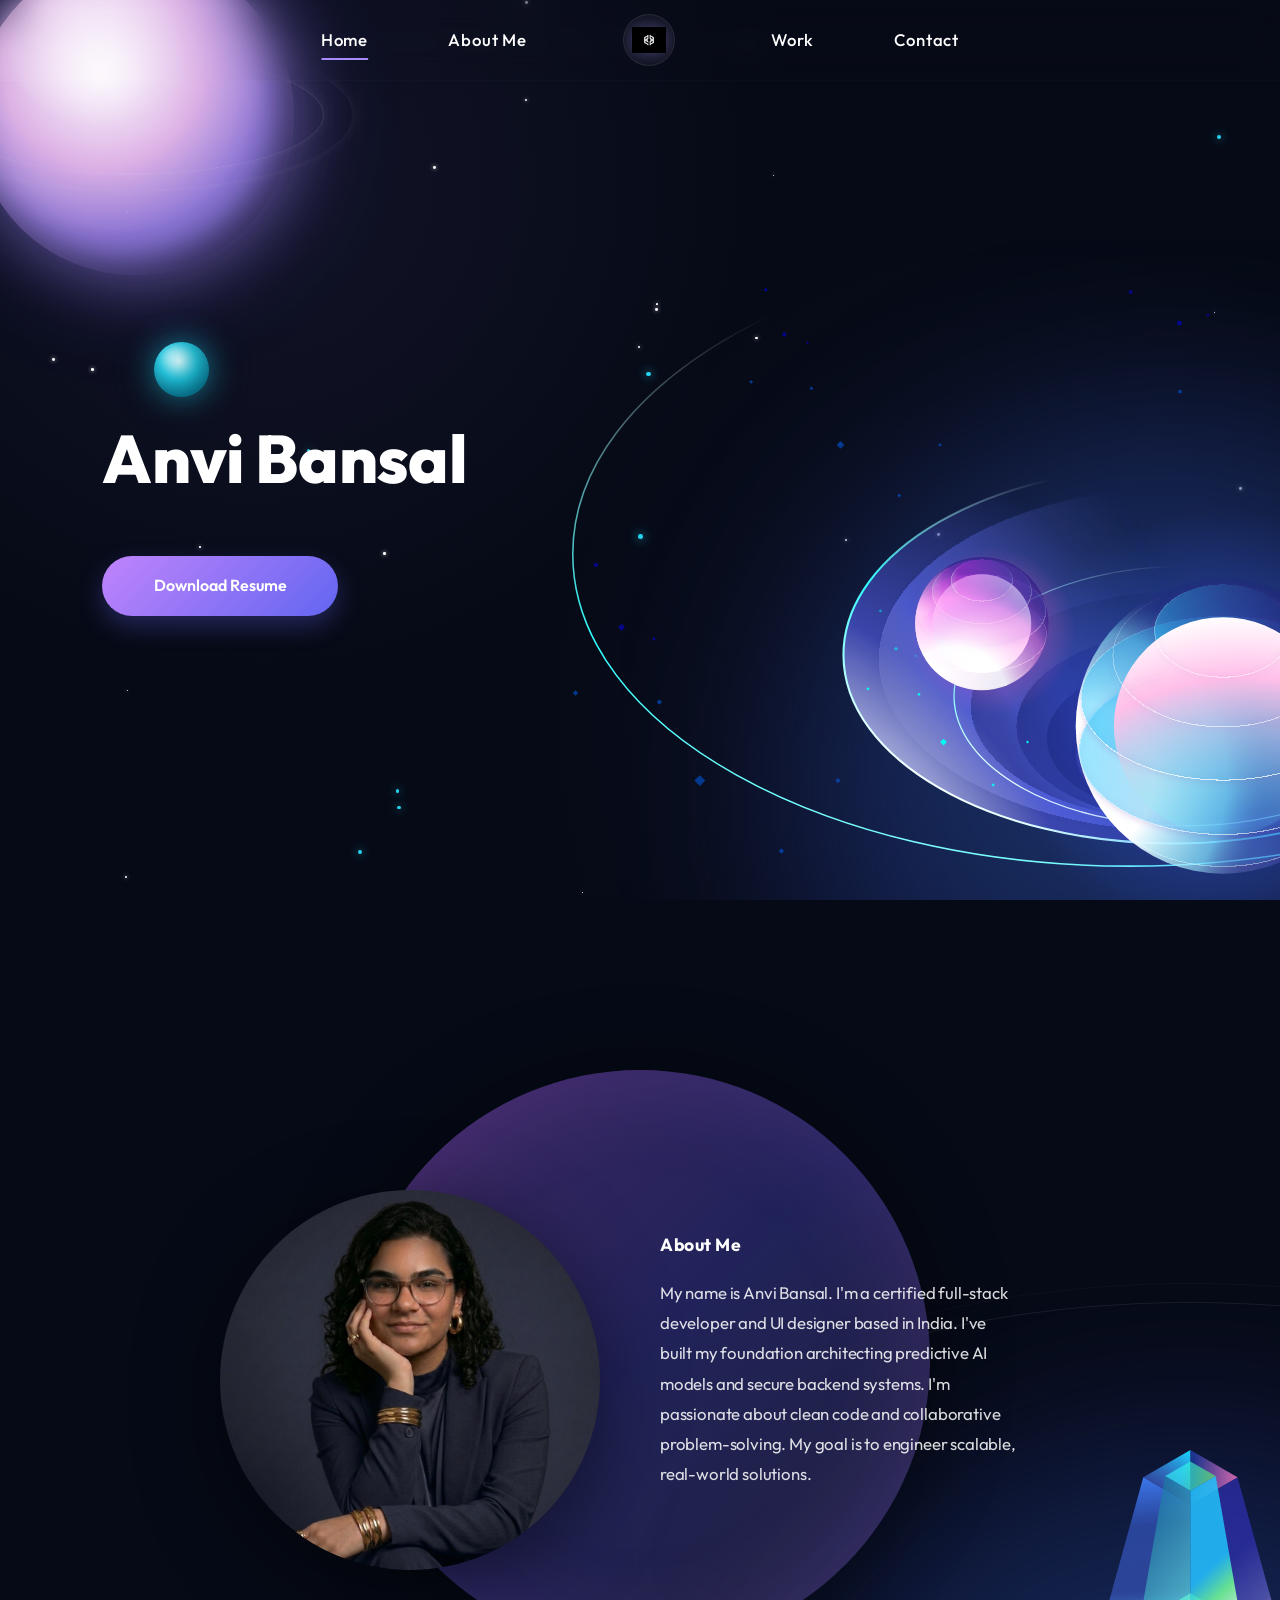
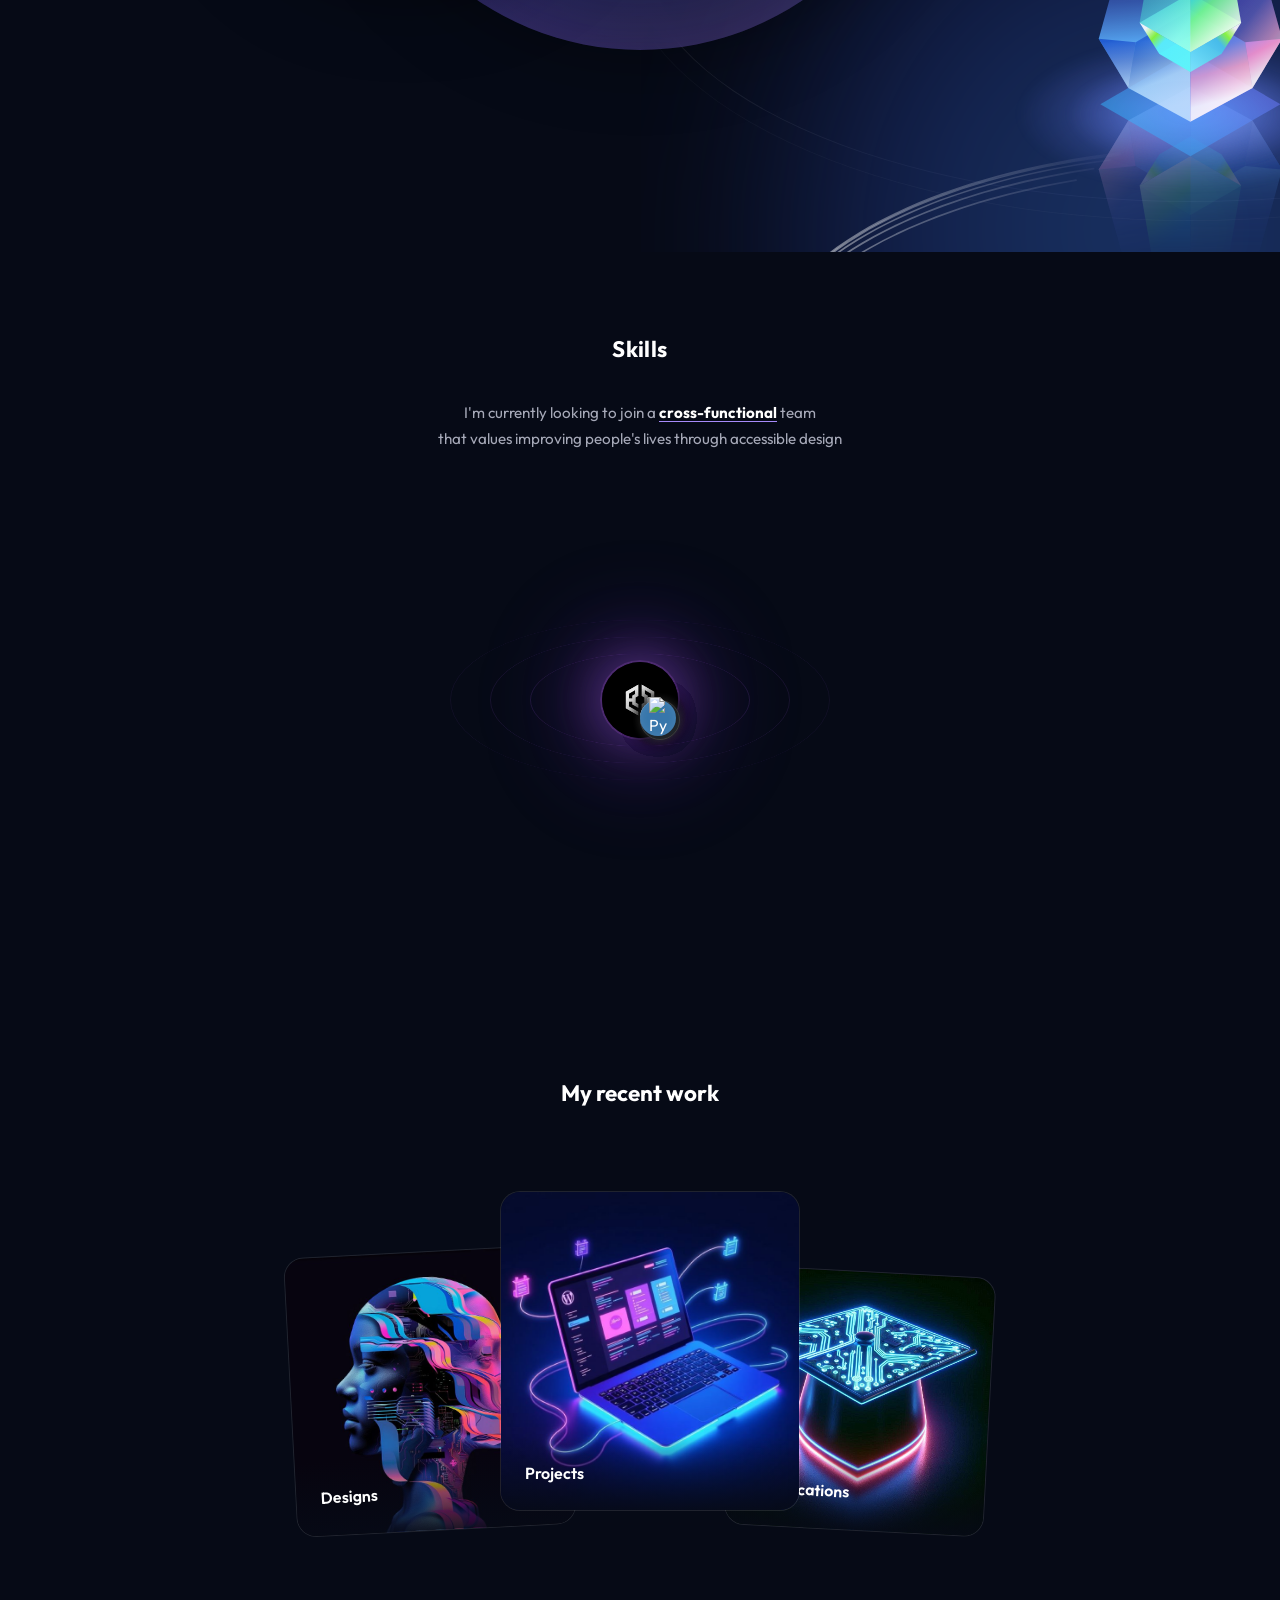
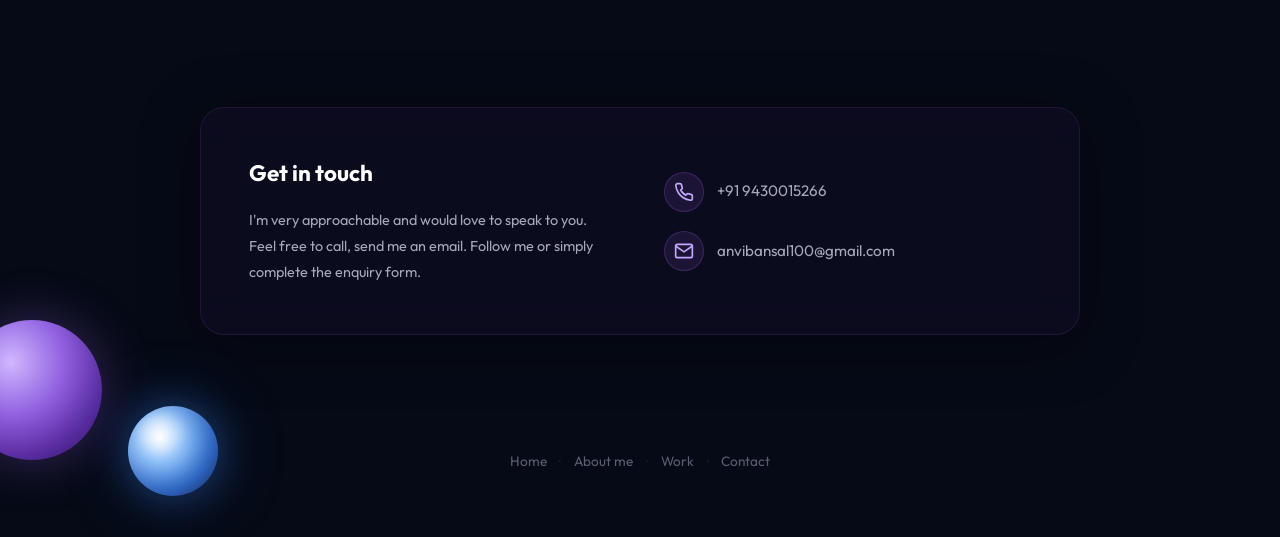
==== index.html @ 4fe77de9 "first" ====
<!DOCTYPE html>
<html lang="en">

<head>
    <meta charset="UTF-8">
    <meta name="viewport" content="width=device-width, initial-scale=1.0">
    <meta name="description"
        content="Sourasith Phomhome — Creative UI Designer & Instructor based in Montreal. Portfolio showcasing modern web and mobile UI designs.">
    <title>Sourasith Phomhome | Creative UI Designer</title>
    <link rel="preconnect" href="https://fonts.googleapis.com">
    <link rel="preconnect" href="https://fonts.gstatic.com" crossorigin>
    <link href="https://fonts.googleapis.com/css2?family=Outfit:wght@300;400;500;600;700;800;900&display=swap"
        rel="stylesheet">
    <link rel="stylesheet" href="style.css">
</head>

<body>
    <!-- ===== NAVIGATION ===== -->
    <header class="header" id="header">
        <nav class="nav">
            <div class="nav__left">
                <a href="#home" class="nav__link" id="nav-home">Home</a>
                <a href="#about" class="nav__link" id="nav-about">About me</a>
            </div>
            <a href="#home" class="nav__logo" id="nav-logo">
                <img src="assets/logo.png" alt="S Logo" class="nav__logo-img">
            </a>
            <div class="nav__right">
                <a href="#work" class="nav__link" id="nav-work">Work</a>
                <a href="#contact" class="nav__link" id="nav-contact">Contact</a>
            </div>
        </nav>
    </header>

    <!-- ===== HERO SECTION ===== -->
    <section class="hero" id="home">
        <!-- Star sparkles -->
        <div class="hero__stars" id="hero-stars"></div>

        <!-- Large glassmorphic planet — top left -->
        <div class="hero-planet hero-planet--large" id="planet-hero-large">
            <div class="hero-planet__sphere"></div>
            <div class="hero-planet__ring"></div>
            <div class="hero-planet__ring hero-planet__ring--2"></div>
        </div>

        <!-- Small cyan planet near the large one -->
        <div class="hero-planet hero-planet--small-cyan" id="planet-hero-cyan">
            <div class="hero-planet__sphere"></div>
        </div>

        <!-- Large elliptical orbit system — bottom right -->
        <div class="hero-orbit" id="hero-orbit">
            <svg width="724" height="1235" viewBox="0 0 724 1235" fill="none" xmlns="http://www.w3.org/2000/svg">
                <animateTransform attributeName="transform" type="translate" values="0,0; 0,-15; 0,0" dur="12s"
                    repeatCount="indefinite" />
                <g filter="url(#filter0_f_1_130)">
                    <circle cx="614" cy="669" r="404" fill="url(#paint0_radial_1_130)" fill-opacity="0.6" />
                </g>
                <path
                    d="M557.677 105.284C711.567 105.284 850.85 140.276 951.633 196.811C1052.44 253.359 1114.58 331.359 1114.58 417.338C1114.58 503.317 1052.44 581.316 951.633 637.864C850.85 694.399 711.567 729.391 557.677 729.391C403.786 729.391 264.503 694.399 163.72 637.864C62.9117 581.316 0.776514 503.317 0.776367 417.338C0.776367 331.359 62.9116 253.359 163.72 196.811C264.503 140.276 403.787 105.284 557.677 105.284Z"
                    stroke="url(#paint1_linear_1_130)" stroke-width="1.55273" />
                <path
                    d="M600.459 329.565C691.441 329.565 773.759 350.754 833.296 384.96C892.861 419.182 929.434 466.304 929.435 518.132C929.435 569.96 892.861 617.082 833.296 651.304C773.759 685.51 691.441 706.7 600.459 706.7C509.477 706.7 427.158 685.51 367.621 651.304C308.056 617.082 271.482 569.96 271.482 518.132C271.483 466.304 308.056 419.182 367.621 384.96C427.158 350.754 509.477 329.565 600.459 329.565Z"
                    fill="url(#paint2_radial_1_130)" stroke="url(#paint3_linear_1_130)" stroke-width="2.07031" />
                <ellipse cx="614.074" cy="589.535" rx="169.707" ry="95.1973" fill="url(#paint4_radial_1_130)"
                    fill-opacity="0.6" />
                <g filter="url(#filter1_d_1_130)">
                    <path
                        d="M614.072 453.617C732.916 453.617 829.258 505.354 829.258 569.175C829.258 632.996 732.916 684.734 614.072 684.734C495.228 684.734 398.885 632.996 398.885 569.175C398.886 505.354 495.228 453.617 614.072 453.617ZM614.073 494.338C520.346 494.338 444.366 536.959 444.366 589.535C444.366 642.111 520.346 684.733 614.073 684.733C707.799 684.732 783.779 642.111 783.779 589.535C783.779 536.959 707.799 494.338 614.073 494.338Z"
                        fill="url(#paint5_radial_1_130)" fill-opacity="0.6" shape-rendering="crispEdges" />
                </g>
                <g filter="url(#filter2_d_1_130)">
                    <path
                        d="M614.073 350.193C783.83 350.194 921.444 427.389 921.444 522.614C921.444 617.84 783.83 695.035 614.073 695.035C444.317 695.035 306.701 617.84 306.701 522.614C306.701 427.389 444.317 350.193 614.073 350.193ZM614.072 453.616C495.228 453.616 398.886 505.353 398.886 569.174C398.886 632.995 495.228 684.733 614.072 684.733C732.916 684.732 829.259 632.995 829.259 569.174C829.259 505.353 732.916 453.616 614.072 453.616Z"
                        fill="url(#paint6_radial_1_130)" shape-rendering="crispEdges" />
                </g>
                <path
                    d="M614.072 523.996C690.909 523.996 753.198 558.937 753.198 602.039C753.198 644.857 691.727 679.619 615.588 680.075C675.61 679.62 724.017 652.186 724.017 618.409C724.017 584.348 674.794 556.736 614.074 556.736C553.354 556.736 504.131 584.348 504.131 618.409C504.131 652.186 552.537 679.62 612.559 680.075C536.419 679.619 474.948 644.857 474.947 602.039C474.947 558.937 537.236 523.996 614.072 523.996Z"
                    fill="url(#paint7_radial_1_130)" />
                <path
                    d="M614.074 429.327C678.242 429.327 736.304 443.92 778.3 467.478C820.317 491.047 846.125 523.507 846.125 559.214C846.125 594.921 820.317 627.381 778.3 650.95C736.304 674.509 678.242 689.1 614.074 689.1C549.906 689.1 491.845 674.508 449.848 650.95C407.831 627.381 382.022 594.921 382.022 559.214C382.022 523.507 407.831 491.047 449.848 467.478C491.845 443.92 549.906 429.327 614.074 429.327Z"
                    stroke="url(#paint8_linear_1_130)" stroke-width="1.29394" />
                <rect width="2.31088" height="2.31088"
                    transform="matrix(0.707082 0.707131 -0.707082 0.707131 346.954 555.942)" fill="#00FFF0" />
                <rect x="371.523" y="602.022" width="4.67319" height="4.67319" transform="rotate(45 371.523 602.022)"
                    fill="#00FFF0" />
                <rect width="2.1717" height="2.1717"
                    transform="matrix(-0.707107 -0.707107 -0.707107 0.707107 457.041 605.327)" fill="#00FFF0" />
                <rect x="421.147" y="646.499" width="2.31088" height="2.31088" transform="rotate(45 421.147 646.499)"
                    fill="#00FFF0" />
                <rect width="2.31088" height="2.31088"
                    transform="matrix(0.707131 0.707082 -0.707131 0.707082 295.995 550.46)" fill="#00FFF0" />
                <rect width="2.31088" height="2.31088"
                    transform="matrix(0.707131 0.707082 -0.707131 0.707082 308.34 472.576)" fill="#00FFF0"
                    fill-opacity="0.5" />
                <rect x="343.683" y="518.04" width="1.61507" height="1.61507" transform="rotate(45 343.683 518.04)"
                    fill="#00FFF0" fill-opacity="0.5" />
                <rect x="323.981" y="509.964" width="3.0132" height="3.0132" transform="rotate(45 323.981 509.964)"
                    fill="#00FFF0" fill-opacity="0.5" />
                <circle cx="651.02" cy="589.583" r="147.322" fill="url(#paint9_radial_1_130)" fill-opacity="0.5" />
                <circle cx="651.022" cy="589.535" r="218.22" fill="url(#paint10_radial_1_130)" fill-opacity="0.6" />
                <g filter="url(#filter3_d_1_130)">
                    <ellipse cx="651.021" cy="657.418" rx="116.124" ry="72.7485" fill="url(#paint11_linear_1_130)"
                        fill-opacity="0.5" shape-rendering="crispEdges" />
                    <path
                        d="M651.021 585.187C683.006 585.187 711.939 593.31 732.858 606.416C753.785 619.526 766.628 637.572 766.628 657.419C766.628 677.265 753.785 695.311 732.858 708.421C711.939 721.526 683.006 729.649 651.021 729.649C619.037 729.649 590.104 721.526 569.185 708.421C548.258 695.311 535.415 677.265 535.415 657.419C535.415 637.572 548.258 619.526 569.185 606.416C590.104 593.31 619.037 585.187 651.021 585.187Z"
                        stroke="url(#paint12_linear_1_130)" stroke-opacity="0.6" stroke-width="1.03515"
                        shape-rendering="crispEdges" />
                </g>
                <circle cx="651.02" cy="589.584" r="147.322" fill="url(#paint13_radial_1_130)" />
                <g filter="url(#filter4_d_1_130)">
                    <ellipse cx="651.021" cy="613.942" rx="144.032" ry="84.2613" fill="url(#paint14_linear_1_130)"
                        fill-opacity="0.5" shape-rendering="crispEdges" />
                </g>
                <g filter="url(#filter5_d_1_130)">
                    <ellipse cx="651.021" cy="561.629" rx="142.567" ry="82.3127" fill="url(#paint15_linear_1_130)"
                        fill-opacity="0.5" shape-rendering="crispEdges" />
                    <path
                        d="M651.021 479.834C690.315 479.834 725.865 489.031 751.572 503.873C777.293 518.724 793.07 539.162 793.07 561.629C793.07 584.096 777.293 604.535 751.572 619.385C725.865 634.228 690.315 643.424 651.021 643.424C611.726 643.424 576.177 634.228 550.47 619.385C524.748 604.535 508.972 584.096 508.972 561.629C508.972 539.162 524.749 518.724 550.47 503.873C576.177 489.031 611.726 479.834 651.021 479.834Z"
                        stroke="url(#paint16_linear_1_130)" stroke-opacity="0.6" stroke-width="1.03515"
                        shape-rendering="crispEdges" />
                </g>
                <g filter="url(#filter6_d_1_130)">
                    <ellipse cx="651.022" cy="494.287" rx="68.8574" ry="46.6703" fill="url(#paint17_linear_1_130)"
                        fill-opacity="0.5" shape-rendering="crispEdges" />
                </g>
                <circle cx="651.02" cy="589.583" r="109.124" fill="url(#paint18_radial_1_130)" />
                <g filter="url(#filter7_d_1_130)">
                    <path
                        d="M651.02 448.134C681.484 448.134 709.04 456.117 728.964 468.996C748.893 481.878 761.129 499.612 761.129 519.124C761.129 538.635 748.893 556.37 728.964 569.252C709.04 582.13 681.484 590.113 651.02 590.113C620.555 590.113 592.998 582.13 573.074 569.252C553.145 556.37 540.909 538.635 540.909 519.124C540.909 499.612 553.145 481.878 573.074 468.996C592.998 456.117 620.555 448.134 651.02 448.134Z"
                        stroke="url(#paint19_linear_1_130)" stroke-opacity="0.6" stroke-width="1.03515"
                        shape-rendering="crispEdges" />
                </g>
                <g filter="url(#filter8_d_1_130)">
                    <path
                        d="M651.021 479.834C690.315 479.834 725.865 489.031 751.572 503.873C777.293 518.724 793.07 539.162 793.07 561.629C793.07 584.096 777.293 604.535 751.572 619.385C725.865 634.228 690.315 643.424 651.021 643.424C611.726 643.424 576.177 634.228 550.47 619.385C524.748 604.535 508.972 584.096 508.972 561.629C508.972 539.162 524.749 518.724 550.47 503.873C576.177 489.031 611.726 479.834 651.021 479.834Z"
                        stroke="url(#paint20_linear_1_130)" stroke-opacity="0.6" stroke-width="1.03515"
                        shape-rendering="crispEdges" />
                </g>
                <g filter="url(#filter9_d_1_130)">
                    <path
                        d="M651.021 530.198C690.719 530.198 726.633 539.613 752.605 554.807C778.59 570.008 794.535 590.934 794.535 613.943C794.535 636.951 778.59 657.876 752.605 673.077C726.633 688.271 690.719 697.686 651.021 697.686C611.324 697.686 575.409 688.272 549.437 673.077C523.452 657.876 507.507 636.951 507.507 613.943C507.507 590.934 523.452 570.008 549.437 554.807C575.409 539.613 611.324 530.198 651.021 530.198Z"
                        stroke="url(#paint21_linear_1_130)" stroke-opacity="0.6" stroke-width="1.03515"
                        shape-rendering="crispEdges" />
                </g>
                <g filter="url(#filter10_d_1_130)">
                    <path
                        d="M651.022 448.134C669.947 448.134 687.058 453.334 699.422 461.714C711.789 470.097 719.362 481.622 719.362 494.287C719.362 506.951 711.789 518.478 699.422 526.86C687.058 535.24 669.947 540.44 651.022 540.44C632.098 540.44 614.987 535.24 602.623 526.86C590.256 518.478 582.683 506.951 582.683 494.287C582.683 481.622 590.256 470.097 602.623 461.714C614.987 453.334 632.098 448.134 651.022 448.134Z"
                        stroke="url(#paint22_linear_1_130)" stroke-opacity="0.6" stroke-width="1.03515"
                        shape-rendering="crispEdges" />
                </g>
                <circle cx="420.092" cy="494.339" r="83.6074" fill="url(#paint23_radial_1_130)" fill-opacity="0.6" />
                <g filter="url(#filter11_d_1_130)">
                    <ellipse cx="409.812" cy="517.548" rx="52.5358" ry="32.9122" fill="url(#paint24_linear_1_130)"
                        fill-opacity="0.5" shape-rendering="crispEdges" />
                    <path
                        d="M409.812 485.154C424.238 485.154 437.273 488.818 446.686 494.714C456.105 500.615 461.83 508.702 461.83 517.548C461.83 526.394 456.105 534.481 446.686 540.382C437.273 546.279 424.238 549.943 409.812 549.943C395.387 549.943 382.351 546.279 372.938 540.382C363.519 534.481 357.794 526.394 357.794 517.548C357.794 508.702 363.519 500.615 372.938 494.714C382.351 488.817 395.387 485.154 409.812 485.154Z"
                        stroke="url(#paint25_linear_1_130)" stroke-opacity="0.6" stroke-width="1.03515"
                        shape-rendering="crispEdges" />
                </g>
                <circle cx="409.813" cy="486.859" r="66.65" fill="url(#paint26_radial_1_130)" />
                <g filter="url(#filter12_d_1_130)">
                    <ellipse cx="409.812" cy="497.878" rx="65.1615" ry="38.1208" fill="url(#paint27_linear_1_130)"
                        fill-opacity="0.5" shape-rendering="crispEdges" />
                    <path
                        d="M409.812 460.275C427.73 460.275 443.928 464.526 455.627 471.37C467.339 478.222 474.457 487.612 474.457 497.879C474.456 508.146 467.339 517.536 455.627 524.388C443.928 531.232 427.73 535.481 409.812 535.481C391.894 535.481 375.697 531.232 363.998 524.388C352.286 517.536 345.169 508.146 345.168 497.879C345.168 487.612 352.286 478.222 363.998 471.37C375.697 464.526 391.894 460.275 409.812 460.275Z"
                        stroke="url(#paint28_linear_1_130)" stroke-opacity="0.6" stroke-width="1.03515"
                        shape-rendering="crispEdges" />
                </g>
                <circle cx="409.814" cy="486.859" r="49.369" fill="url(#paint29_radial_1_130)" />
                <circle cx="409.814" cy="486.859" r="49.369" fill="url(#paint30_radial_1_130)" />
                <g filter="url(#filter13_d_1_130)">
                    <ellipse cx="409.815" cy="474.212" rx="64.4987" ry="37.2392" fill="url(#paint31_linear_1_130)"
                        fill-opacity="0.5" shape-rendering="crispEdges" />
                    <path
                        d="M409.815 437.491C427.551 437.491 443.584 441.643 455.164 448.329C466.757 455.023 473.795 464.192 473.795 474.213C473.795 484.233 466.757 493.403 455.164 500.096C443.584 506.782 427.551 510.934 409.815 510.934C392.079 510.934 376.046 506.782 364.466 500.096C352.873 493.403 345.834 484.233 345.833 474.213C345.833 464.192 352.873 455.023 364.466 448.329C376.046 441.643 392.078 437.491 409.815 437.491Z"
                        stroke="url(#paint32_linear_1_130)" stroke-opacity="0.6" stroke-width="1.03515"
                        shape-rendering="crispEdges" />
                </g>
                <g filter="url(#filter14_d_1_130)">
                    <ellipse cx="409.812" cy="454.983" rx="50.0491" ry="32.3504" fill="url(#paint33_linear_1_130)"
                        fill-opacity="0.5" shape-rendering="crispEdges" />
                    <path
                        d="M409.812 423.15C423.547 423.15 435.959 426.75 444.921 432.542C453.888 438.338 459.344 446.284 459.344 454.983C459.344 463.682 453.888 471.627 444.921 477.423C435.959 483.216 423.547 486.816 409.812 486.816C396.076 486.816 383.665 483.216 374.703 477.423C365.736 471.627 360.28 463.682 360.28 454.983C360.28 446.284 365.736 438.338 374.703 432.542C383.665 426.75 396.076 423.15 409.812 423.15Z"
                        stroke="url(#paint34_linear_1_130)" stroke-opacity="0.6" stroke-width="1.03515"
                        shape-rendering="crispEdges" />
                </g>
                <g filter="url(#filter15_d_1_130)">
                    <ellipse cx="409.814" cy="443.746" rx="31.1518" ry="21.1141" fill="url(#paint35_linear_1_130)"
                        fill-opacity="0.5" shape-rendering="crispEdges" />
                    <path
                        d="M409.813 423.15C418.326 423.15 426.01 425.489 431.551 429.245C437.095 433.002 440.448 438.139 440.448 443.747C440.448 449.354 437.094 454.49 431.551 458.248C426.01 462.003 418.326 464.343 409.813 464.343C401.301 464.343 393.618 462.003 388.077 458.248C382.533 454.49 379.18 449.354 379.18 443.747C379.18 438.139 382.533 433.002 388.077 429.245C393.618 425.489 401.301 423.15 409.813 423.15Z"
                        stroke="url(#paint36_linear_1_130)" stroke-opacity="0.6" stroke-width="1.03515"
                        shape-rendering="crispEdges" />
                </g>
                <circle cx="409.813" cy="486.859" r="66.65" fill="url(#paint37_radial_1_130)" fill-opacity="0.9" />
                <rect x="239.439" y="249.723" width="2.73802" height="2.73802" transform="rotate(45 239.439 249.723)"
                    fill="#0066FF" fill-opacity="0.5" />
                <rect x="268.51" y="304.25" width="5.52977" height="5.52977" transform="rotate(45 268.51 304.25)"
                    fill="#0066FF" fill-opacity="0.5" />
                <rect width="2.57312" height="2.57312"
                    transform="matrix(-0.707129 -0.707085 -0.707129 0.707085 369.703 308.161)" fill="#0066FF"
                    fill-opacity="0.5" />
                <rect x="327.231" y="356.879" width="2.73802" height="2.73802" transform="rotate(45 327.231 356.879)"
                    fill="#0066FF" fill-opacity="0.5" />
                <rect x="179.138" y="243.235" width="2.73802" height="2.73802" transform="rotate(45 179.138 243.235)"
                    fill="#0066FF" fill-opacity="0.5" />
                <rect x="193.746" y="151.075" width="2.73802" height="2.73802" transform="rotate(45 193.746 151.075)"
                    fill="#0500FF" fill-opacity="0.5" />
                <rect width="1.9111" height="1.9111"
                    transform="matrix(0.707077 0.707136 -0.707077 0.707136 235.566 204.874)" fill="#0500FF"
                    fill-opacity="0.5" />
                <rect x="212.256" y="195.317" width="3.56551" height="3.56551" transform="rotate(45 212.256 195.317)"
                    fill="#0500FF" fill-opacity="0.5" />
                <rect x="87.3882" y="562.598" width="3.80692" height="3.80692" transform="rotate(45 87.3882 562.598)"
                    fill="#0066FF" fill-opacity="0.5" />
                <rect width="7.68854" height="7.68854"
                    transform="matrix(0.707114 0.707099 -0.707114 0.707099 127.807 638.411)" fill="#0066FF"
                    fill-opacity="0.5" />
                <rect width="3.57764" height="3.57764"
                    transform="matrix(-0.707107 -0.707107 -0.707107 0.707107 268.506 643.848)" fill="#0066FF"
                    fill-opacity="0.5" />
                <rect width="3.80692" height="3.80692"
                    transform="matrix(0.707122 0.707092 -0.707122 0.707092 209.453 711.587)" fill="#0066FF"
                    fill-opacity="0.5" />
                <rect width="3.80692" height="3.80692"
                    transform="matrix(0.707122 0.707092 -0.707122 0.707092 3.54492 553.578)" fill="#0066FF"
                    fill-opacity="0.5" />
                <rect x="23.856" y="425.439" width="3.80692" height="3.80692" transform="rotate(45 23.856 425.439)"
                    fill="#0500FF" fill-opacity="0.5" />
                <rect x="82.0044" y="500.241" width="2.66065" height="2.66065" transform="rotate(45 82.0044 500.241)"
                    fill="#0500FF" fill-opacity="0.5" />
                <rect width="4.95745" height="4.95745"
                    transform="matrix(0.707118 0.707095 -0.707118 0.707095 49.5918 486.954)" fill="#0500FF"
                    fill-opacity="0.5" />
                <rect x="606.5" y="253.076" width="3.25833" height="3.25833" transform="rotate(9.69009 606.5 253.076)"
                    fill="#0066FF" fill-opacity="0.5" />
                <rect x="557.293" y="153.533" width="3.25833" height="3.25833"
                    transform="rotate(9.69009 557.293 153.533)" fill="#0500FF" fill-opacity="0.5" />
                <rect width="2.27427" height="2.27427"
                    transform="matrix(0.985735 0.168305 -0.168333 0.98573 634.911 177.01)" fill="#0500FF"
                    fill-opacity="0.5" />
                <rect x="605.701" y="183.764" width="4.24306" height="4.24306"
                    transform="rotate(9.69009 605.701 183.764)" fill="#0500FF" fill-opacity="0.5" />
                <defs>
                    <filter id="filter0_f_1_130" x="48.4" y="103.4" width="1131.2" height="1131.2"
                        filterUnits="userSpaceOnUse" color-interpolation-filters="sRGB">
                        <feFlood flood-opacity="0" result="BackgroundImageFix" />
                        <feBlend mode="normal" in="SourceGraphic" in2="BackgroundImageFix" result="shape" />
                        <feGaussianBlur stdDeviation="80.8" result="effect1_foregroundBlur_1_130" />
                    </filter>
                    <filter id="filter1_d_1_130" x="396.297" y="445.854" width="445.9" height="246.644"
                        filterUnits="userSpaceOnUse" color-interpolation-filters="sRGB">
                        <feFlood flood-opacity="0" result="BackgroundImageFix" />
                        <feColorMatrix in="SourceAlpha" type="matrix" values="0 0 0 0 0 0 0 0 0 0 0 0 0 0 0 0 0 0 127 0"
                            result="hardAlpha" />
                        <feOffset dx="5.17577" />
                        <feGaussianBlur stdDeviation="3.88183" />
                        <feComposite in2="hardAlpha" operator="out" />
                        <feColorMatrix type="matrix"
                            values="0 0 0 0 0.119531 0 0 0 0 0.163828 0 0 0 0 0.5625 0 0 0 0.1 0" />
                        <feBlend mode="normal" in2="BackgroundImageFix" result="effect1_dropShadow_1_130" />
                        <feBlend mode="normal" in="SourceGraphic" in2="effect1_dropShadow_1_130" result="shape" />
                    </filter>
                    <filter id="filter2_d_1_130" x="304.113" y="341.912" width="630.27" height="360.369"
                        filterUnits="userSpaceOnUse" color-interpolation-filters="sRGB">
                        <feFlood flood-opacity="0" result="BackgroundImageFix" />
                        <feColorMatrix in="SourceAlpha" type="matrix" values="0 0 0 0 0 0 0 0 0 0 0 0 0 0 0 0 0 0 127 0"
                            result="hardAlpha" />
                        <feOffset dx="5.17577" dy="-0.517577" />
                        <feGaussianBlur stdDeviation="3.88183" />
                        <feComposite in2="hardAlpha" operator="out" />
                        <feColorMatrix type="matrix"
                            values="0 0 0 0 0.119531 0 0 0 0 0.163828 0 0 0 0 0.5625 0 0 0 0.1 0" />
                        <feBlend mode="normal" in2="BackgroundImageFix" result="effect1_dropShadow_1_130" />
                        <feBlend mode="normal" in="SourceGraphic" in2="effect1_dropShadow_1_130" result="shape" />
                    </filter>
                    <filter id="filter3_d_1_130" x="528.169" y="577.941" width="247.775" height="161.024"
                        filterUnits="userSpaceOnUse" color-interpolation-filters="sRGB">
                        <feFlood flood-opacity="0" result="BackgroundImageFix" />
                        <feColorMatrix in="SourceAlpha" type="matrix" values="0 0 0 0 0 0 0 0 0 0 0 0 0 0 0 0 0 0 127 0"
                            result="hardAlpha" />
                        <feOffset dx="1.03515" dy="1.03515" />
                        <feGaussianBlur stdDeviation="3.88183" />
                        <feComposite in2="hardAlpha" operator="out" />
                        <feColorMatrix type="matrix"
                            values="0 0 0 0 0.440043 0 0 0 0 0.20092 0 0 0 0 0.679167 0 0 0 0.2 0" />
                        <feBlend mode="normal" in2="BackgroundImageFix" result="effect1_dropShadow_1_130" />
                        <feBlend mode="normal" in="SourceGraphic" in2="effect1_dropShadow_1_130" result="shape" />
                    </filter>
                    <filter id="filter4_d_1_130" x="500.261" y="522.952" width="303.591" height="184.05"
                        filterUnits="userSpaceOnUse" color-interpolation-filters="sRGB">
                        <feFlood flood-opacity="0" result="BackgroundImageFix" />
                        <feColorMatrix in="SourceAlpha" type="matrix" values="0 0 0 0 0 0 0 0 0 0 0 0 0 0 0 0 0 0 127 0"
                            result="hardAlpha" />
                        <feOffset dx="1.03515" dy="1.03515" />
                        <feGaussianBlur stdDeviation="3.88183" />
                        <feComposite in2="hardAlpha" operator="out" />
                        <feColorMatrix type="matrix"
                            values="0 0 0 0 0.440043 0 0 0 0 0.20092 0 0 0 0 0.679167 0 0 0 0.2 0" />
                        <feBlend mode="normal" in2="BackgroundImageFix" result="effect1_dropShadow_1_130" />
                        <feBlend mode="normal" in="SourceGraphic" in2="effect1_dropShadow_1_130" result="shape" />
                    </filter>
                    <filter id="filter5_d_1_130" x="501.726" y="472.588" width="300.661" height="180.153"
                        filterUnits="userSpaceOnUse" color-interpolation-filters="sRGB">
                        <feFlood flood-opacity="0" result="BackgroundImageFix" />
                        <feColorMatrix in="SourceAlpha" type="matrix" values="0 0 0 0 0 0 0 0 0 0 0 0 0 0 0 0 0 0 127 0"
                            result="hardAlpha" />
                        <feOffset dx="1.03515" dy="1.03515" />
                        <feGaussianBlur stdDeviation="3.88183" />
                        <feComposite in2="hardAlpha" operator="out" />
                        <feColorMatrix type="matrix"
                            values="0 0 0 0 0.440043 0 0 0 0 0.20092 0 0 0 0 0.679167 0 0 0 0.2 0" />
                        <feBlend mode="normal" in2="BackgroundImageFix" result="effect1_dropShadow_1_130" />
                        <feBlend mode="normal" in="SourceGraphic" in2="effect1_dropShadow_1_130" result="shape" />
                    </filter>
                    <filter id="filter6_d_1_130" x="575.437" y="440.888" width="153.242" height="108.868"
                        filterUnits="userSpaceOnUse" color-interpolation-filters="sRGB">
                        <feFlood flood-opacity="0" result="BackgroundImageFix" />
                        <feColorMatrix in="SourceAlpha" type="matrix" values="0 0 0 0 0 0 0 0 0 0 0 0 0 0 0 0 0 0 127 0"
                            result="hardAlpha" />
                        <feOffset dx="1.03515" dy="1.03515" />
                        <feGaussianBlur stdDeviation="3.88183" />
                        <feComposite in2="hardAlpha" operator="out" />
                        <feColorMatrix type="matrix"
                            values="0 0 0 0 0.440043 0 0 0 0 0.20092 0 0 0 0 0.679167 0 0 0 0.2 0" />
                        <feBlend mode="normal" in2="BackgroundImageFix" result="effect1_dropShadow_1_130" />
                        <feBlend mode="normal" in="SourceGraphic" in2="effect1_dropShadow_1_130" result="shape" />
                    </filter>
                    <filter id="filter7_d_1_130" x="533.663" y="440.888" width="236.783" height="158.541"
                        filterUnits="userSpaceOnUse" color-interpolation-filters="sRGB">
                        <feFlood flood-opacity="0" result="BackgroundImageFix" />
                        <feColorMatrix in="SourceAlpha" type="matrix" values="0 0 0 0 0 0 0 0 0 0 0 0 0 0 0 0 0 0 127 0"
                            result="hardAlpha" />
                        <feOffset dx="1.03515" dy="1.03515" />
                        <feGaussianBlur stdDeviation="3.88183" />
                        <feComposite in2="hardAlpha" operator="out" />
                        <feColorMatrix type="matrix"
                            values="0 0 0 0 0.440043 0 0 0 0 0.20092 0 0 0 0 0.679167 0 0 0 0.2 0" />
                        <feBlend mode="normal" in2="BackgroundImageFix" result="effect1_dropShadow_1_130" />
                        <feBlend mode="normal" in="SourceGraphic" in2="effect1_dropShadow_1_130" result="shape" />
                    </filter>
                    <filter id="filter8_d_1_130" x="501.726" y="472.588" width="300.661" height="180.153"
                        filterUnits="userSpaceOnUse" color-interpolation-filters="sRGB">
                        <feFlood flood-opacity="0" result="BackgroundImageFix" />
                        <feColorMatrix in="SourceAlpha" type="matrix" values="0 0 0 0 0 0 0 0 0 0 0 0 0 0 0 0 0 0 127 0"
                            result="hardAlpha" />
                        <feOffset dx="1.03515" dy="1.03515" />
                        <feGaussianBlur stdDeviation="3.88183" />
                        <feComposite in2="hardAlpha" operator="out" />
                        <feColorMatrix type="matrix"
                            values="0 0 0 0 0.440043 0 0 0 0 0.20092 0 0 0 0 0.679167 0 0 0 0.2 0" />
                        <feBlend mode="normal" in2="BackgroundImageFix" result="effect1_dropShadow_1_130" />
                        <feBlend mode="normal" in="SourceGraphic" in2="effect1_dropShadow_1_130" result="shape" />
                    </filter>
                    <filter id="filter9_d_1_130" x="500.261" y="522.952" width="303.591" height="184.05"
                        filterUnits="userSpaceOnUse" color-interpolation-filters="sRGB">
                        <feFlood flood-opacity="0" result="BackgroundImageFix" />
                        <feColorMatrix in="SourceAlpha" type="matrix" values="0 0 0 0 0 0 0 0 0 0 0 0 0 0 0 0 0 0 127 0"
                            result="hardAlpha" />
                        <feOffset dx="1.03515" dy="1.03515" />
                        <feGaussianBlur stdDeviation="3.88183" />
                        <feComposite in2="hardAlpha" operator="out" />
                        <feColorMatrix type="matrix"
                            values="0 0 0 0 0.440043 0 0 0 0 0.20092 0 0 0 0 0.679167 0 0 0 0.2 0" />
                        <feBlend mode="normal" in2="BackgroundImageFix" result="effect1_dropShadow_1_130" />
                        <feBlend mode="normal" in="SourceGraphic" in2="effect1_dropShadow_1_130" result="shape" />
                    </filter>
                    <filter id="filter10_d_1_130" x="575.437" y="440.888" width="153.242" height="108.868"
                        filterUnits="userSpaceOnUse" color-interpolation-filters="sRGB">
                        <feFlood flood-opacity="0" result="BackgroundImageFix" />
                        <feColorMatrix in="SourceAlpha" type="matrix" values="0 0 0 0 0 0 0 0 0 0 0 0 0 0 0 0 0 0 127 0"
                            result="hardAlpha" />
                        <feOffset dx="1.03515" dy="1.03515" />
                        <feGaussianBlur stdDeviation="3.88183" />
                        <feComposite in2="hardAlpha" operator="out" />
                        <feColorMatrix type="matrix"
                            values="0 0 0 0 0.440043 0 0 0 0 0.20092 0 0 0 0 0.679167 0 0 0 0.2 0" />
                        <feBlend mode="normal" in2="BackgroundImageFix" result="effect1_dropShadow_1_130" />
                        <feBlend mode="normal" in="SourceGraphic" in2="effect1_dropShadow_1_130" result="shape" />
                    </filter>
                    <filter id="filter11_d_1_130" x="350.548" y="477.907" width="120.599" height="81.3518"
                        filterUnits="userSpaceOnUse" color-interpolation-filters="sRGB">
                        <feFlood flood-opacity="0" result="BackgroundImageFix" />
                        <feColorMatrix in="SourceAlpha" type="matrix" values="0 0 0 0 0 0 0 0 0 0 0 0 0 0 0 0 0 0 127 0"
                            result="hardAlpha" />
                        <feOffset dx="1.03515" dy="1.03515" />
                        <feGaussianBlur stdDeviation="3.88183" />
                        <feComposite in2="hardAlpha" operator="out" />
                        <feColorMatrix type="matrix"
                            values="0 0 0 0 0.440043 0 0 0 0 0.20092 0 0 0 0 0.679167 0 0 0 0.2 0" />
                        <feBlend mode="normal" in2="BackgroundImageFix" result="effect1_dropShadow_1_130" />
                        <feBlend mode="normal" in="SourceGraphic" in2="effect1_dropShadow_1_130" result="shape" />
                    </filter>
                    <filter id="filter12_d_1_130" x="337.922" y="453.029" width="145.851" height="91.7688"
                        filterUnits="userSpaceOnUse" color-interpolation-filters="sRGB">
                        <feFlood flood-opacity="0" result="BackgroundImageFix" />
                        <feColorMatrix in="SourceAlpha" type="matrix" values="0 0 0 0 0 0 0 0 0 0 0 0 0 0 0 0 0 0 127 0"
                            result="hardAlpha" />
                        <feOffset dx="1.03515" dy="1.03515" />
                        <feGaussianBlur stdDeviation="3.88183" />
                        <feComposite in2="hardAlpha" operator="out" />
                        <feColorMatrix type="matrix"
                            values="0 0 0 0 0.440043 0 0 0 0 0.20092 0 0 0 0 0.679167 0 0 0 0.2 0" />
                        <feBlend mode="normal" in2="BackgroundImageFix" result="effect1_dropShadow_1_130" />
                        <feBlend mode="normal" in="SourceGraphic" in2="effect1_dropShadow_1_130" result="shape" />
                    </filter>
                    <filter id="filter13_d_1_130" x="338.587" y="430.245" width="144.525" height="90.0057"
                        filterUnits="userSpaceOnUse" color-interpolation-filters="sRGB">
                        <feFlood flood-opacity="0" result="BackgroundImageFix" />
                        <feColorMatrix in="SourceAlpha" type="matrix" values="0 0 0 0 0 0 0 0 0 0 0 0 0 0 0 0 0 0 127 0"
                            result="hardAlpha" />
                        <feOffset dx="1.03515" dy="1.03515" />
                        <feGaussianBlur stdDeviation="3.88183" />
                        <feComposite in2="hardAlpha" operator="out" />
                        <feColorMatrix type="matrix"
                            values="0 0 0 0 0.440043 0 0 0 0 0.20092 0 0 0 0 0.679167 0 0 0 0.2 0" />
                        <feBlend mode="normal" in2="BackgroundImageFix" result="effect1_dropShadow_1_130" />
                        <feBlend mode="normal" in="SourceGraphic" in2="effect1_dropShadow_1_130" result="shape" />
                    </filter>
                    <filter id="filter14_d_1_130" x="353.034" y="415.904" width="115.625" height="80.2282"
                        filterUnits="userSpaceOnUse" color-interpolation-filters="sRGB">
                        <feFlood flood-opacity="0" result="BackgroundImageFix" />
                        <feColorMatrix in="SourceAlpha" type="matrix" values="0 0 0 0 0 0 0 0 0 0 0 0 0 0 0 0 0 0 127 0"
                            result="hardAlpha" />
                        <feOffset dx="1.03515" dy="1.03515" />
                        <feGaussianBlur stdDeviation="3.88183" />
                        <feComposite in2="hardAlpha" operator="out" />
                        <feColorMatrix type="matrix"
                            values="0 0 0 0 0.440043 0 0 0 0 0.20092 0 0 0 0 0.679167 0 0 0 0.2 0" />
                        <feBlend mode="normal" in2="BackgroundImageFix" result="effect1_dropShadow_1_130" />
                        <feBlend mode="normal" in="SourceGraphic" in2="effect1_dropShadow_1_130" result="shape" />
                    </filter>
                    <filter id="filter15_d_1_130" x="371.934" y="415.904" width="77.831" height="57.7556"
                        filterUnits="userSpaceOnUse" color-interpolation-filters="sRGB">
                        <feFlood flood-opacity="0" result="BackgroundImageFix" />
                        <feColorMatrix in="SourceAlpha" type="matrix" values="0 0 0 0 0 0 0 0 0 0 0 0 0 0 0 0 0 0 127 0"
                            result="hardAlpha" />
                        <feOffset dx="1.03515" dy="1.03515" />
                        <feGaussianBlur stdDeviation="3.88183" />
                        <feComposite in2="hardAlpha" operator="out" />
                        <feColorMatrix type="matrix"
                            values="0 0 0 0 0.440043 0 0 0 0 0.20092 0 0 0 0 0.679167 0 0 0 0.2 0" />
                        <feBlend mode="normal" in2="BackgroundImageFix" result="effect1_dropShadow_1_130" />
                        <feBlend mode="normal" in="SourceGraphic" in2="effect1_dropShadow_1_130" result="shape" />
                    </filter>
                    <radialGradient id="paint0_radial_1_130" cx="0" cy="0" r="1" gradientUnits="userSpaceOnUse"
                        gradientTransform="translate(565.52 592.24) rotate(51.2098) scale(505.18)">
                        <stop stop-color="#2954A3" />
                        <stop offset="1" stop-color="#0F103F" />
                    </radialGradient>
                    <linearGradient id="paint1_linear_1_130" x1="352.496" y1="947.048" x2="498.913" y2="239.7"
                        gradientUnits="userSpaceOnUse">
                        <stop stop-color="white" />
                        <stop offset="0.508554" stop-color="#30FFFF" />
                        <stop offset="1" stop-color="white" stop-opacity="0" />
                    </linearGradient>
                    <radialGradient id="paint2_radial_1_130" cx="0" cy="0" r="1"
                        gradientTransform="matrix(248.019 -254.024 442.139 452.845 281.017 692.733)"
                        gradientUnits="userSpaceOnUse">
                        <stop stop-color="white" />
                        <stop offset="0.462474" stop-color="#3A45AA" />
                        <stop offset="1" stop-color="#3A45AA" stop-opacity="0" />
                    </radialGradient>
                    <linearGradient id="paint3_linear_1_130" x1="432.558" y1="700.333" x2="602.648" y2="418.311"
                        gradientUnits="userSpaceOnUse">
                        <stop stop-color="white" />
                        <stop offset="0.442828" stop-color="#30FFFF" />
                        <stop offset="1" stop-color="white" stop-opacity="0" />
                    </linearGradient>
                    <radialGradient id="paint4_radial_1_130" cx="0" cy="0" r="1" gradientUnits="userSpaceOnUse"
                        gradientTransform="translate(702.41 502.175) rotate(141.315) scale(246.834 440.027)">
                        <stop offset="0.39201" stop-color="#1B29A4" stop-opacity="0" />
                        <stop offset="0.841913" stop-color="#2938BB" stop-opacity="0.5" />
                        <stop offset="1" stop-color="#172075" stop-opacity="0.5" />
                    </radialGradient>
                    <radialGradient id="paint5_radial_1_130" cx="0" cy="0" r="1"
                        gradientTransform="matrix(-268.82 213.288 -397.175 -458.769 726.082 463.13)"
                        gradientUnits="userSpaceOnUse">
                        <stop offset="0.39201" stop-color="#6675FF" stop-opacity="0" />
                        <stop offset="0.841913" stop-color="#6675FF" stop-opacity="0.5" />
                        <stop offset="1" stop-color="#192059" stop-opacity="0" />
                    </radialGradient>
                    <radialGradient id="paint6_radial_1_130" cx="0" cy="0" r="1" gradientUnits="userSpaceOnUse"
                        gradientTransform="translate(774.067 364.387) rotate(140.348) scale(498.718 889.055)">
                        <stop offset="0.39201" stop-color="#6675FF" stop-opacity="0" />
                        <stop offset="0.841913" stop-color="#6675FF" stop-opacity="0.5" />
                        <stop offset="1" stop-color="#DBDEFF" stop-opacity="0" />
                    </radialGradient>
                    <radialGradient id="paint7_radial_1_130" cx="0" cy="0" r="1"
                        gradientTransform="matrix(-157.957 126.474 -225.472 -281.576 686.491 530.42)"
                        gradientUnits="userSpaceOnUse">
                        <stop offset="0.39201" stop-color="#17217A" stop-opacity="0" />
                        <stop offset="0.841913" stop-color="#1A2374" stop-opacity="0.5" />
                        <stop offset="1" stop-color="#151E6C" stop-opacity="0.5" />
                    </radialGradient>
                    <linearGradient id="paint8_linear_1_130" x1="495.683" y1="684.65" x2="593.268" y2="424.362"
                        gradientUnits="userSpaceOnUse">
                        <stop stop-color="white" />
                        <stop offset="0.508554" stop-color="#30FFFF" />
                        <stop offset="1" stop-color="white" stop-opacity="0" />
                    </linearGradient>
                    <radialGradient id="paint9_radial_1_130" cx="0" cy="0" r="1" gradientUnits="userSpaceOnUse"
                        gradientTransform="translate(591.853 755.514) rotate(-64.0757) scale(330.71)">
                        <stop offset="0.107416" stop-color="white" stop-opacity="0.5" />
                        <stop offset="0.328407" stop-color="#8FB5FF" stop-opacity="0.5" />
                        <stop offset="0.629496" stop-color="#220C7A" stop-opacity="0" />
                    </radialGradient>
                    <radialGradient id="paint10_radial_1_130" cx="0" cy="0" r="1" gradientUnits="userSpaceOnUse"
                        gradientTransform="translate(651.022 589.535) rotate(90) scale(218.22)">
                        <stop stop-color="#3E5DFF" />
                        <stop offset="1" stop-color="#3E5DFF" stop-opacity="0" />
                    </radialGradient>
                    <linearGradient id="paint11_linear_1_130" x1="767.145" y1="641.672" x2="534.97" y2="658.429"
                        gradientUnits="userSpaceOnUse">
                        <stop stop-color="#4E53BE" stop-opacity="0.5" />
                        <stop offset="0.885417" stop-color="#33CEFF" stop-opacity="0.7" />
                        <stop offset="1" stop-color="white" stop-opacity="0.5" />
                    </linearGradient>
                    <linearGradient id="paint12_linear_1_130" x1="671.318" y1="761.755" x2="685.794" y2="600.783"
                        gradientUnits="userSpaceOnUse">
                        <stop stop-color="white" />
                        <stop offset="1" stop-color="white" stop-opacity="0" />
                    </linearGradient>
                    <radialGradient id="paint13_radial_1_130" cx="0" cy="0" r="1" gradientUnits="userSpaceOnUse"
                        gradientTransform="translate(503.699 643.176) rotate(-19.6638) scale(312.89)">
                        <stop offset="0.249306" stop-color="white" />
                        <stop offset="0.48315" stop-color="#8FF2FF" stop-opacity="0.5" />
                        <stop offset="0.627037" stop-color="#220C7A" stop-opacity="0.1" />
                    </radialGradient>
                    <linearGradient id="paint14_linear_1_130" x1="780.245" y1="609.07" x2="507.11" y2="617.741"
                        gradientUnits="userSpaceOnUse">
                        <stop stop-color="#4E53BE" stop-opacity="0.1" />
                        <stop offset="1" stop-color="#33CEFF" />
                    </linearGradient>
                    <linearGradient id="paint15_linear_1_130" x1="759.122" y1="554.308" x2="508.632" y2="565.575"
                        gradientUnits="userSpaceOnUse">
                        <stop stop-color="#4E53BE" stop-opacity="0.1" />
                        <stop offset="0.997187" stop-color="#33CEFF" />
                    </linearGradient>
                    <linearGradient id="paint16_linear_1_130" x1="675.939" y1="679.683" x2="691.053" y2="497.328"
                        gradientUnits="userSpaceOnUse">
                        <stop stop-color="white" />
                        <stop offset="1" stop-color="white" stop-opacity="0" />
                    </linearGradient>
                    <linearGradient id="paint17_linear_1_130" x1="719.88" y1="484.185" x2="582.104" y2="493.377"
                        gradientUnits="userSpaceOnUse">
                        <stop stop-color="#4E53BE" stop-opacity="0.1" />
                        <stop offset="1" stop-color="#33CEFF" stop-opacity="0.9" />
                    </linearGradient>
                    <radialGradient id="paint18_radial_1_130" cx="0" cy="0" r="1" gradientUnits="userSpaceOnUse"
                        gradientTransform="translate(672.283 795.261) rotate(-83.1976) scale(317.034)">
                        <stop offset="0.338542" stop-color="#68FFF6" stop-opacity="0.1" />
                        <stop offset="0.802083" stop-color="#FFBFE9" />
                        <stop offset="1" stop-color="white" />
                    </radialGradient>
                    <linearGradient id="paint19_linear_1_130" x1="663.562" y1="590.63" x2="670.955" y2="460.959"
                        gradientUnits="userSpaceOnUse">
                        <stop stop-color="white" />
                        <stop offset="1" stop-color="white" stop-opacity="0" />
                    </linearGradient>
                    <linearGradient id="paint20_linear_1_130" x1="658.105" y1="646.102" x2="674.985" y2="492.441"
                        gradientUnits="userSpaceOnUse">
                        <stop stop-color="white" />
                        <stop offset="1" stop-color="white" stop-opacity="0" />
                    </linearGradient>
                    <linearGradient id="paint21_linear_1_130" x1="661.517" y1="701.018" x2="664.362" y2="539.318"
                        gradientUnits="userSpaceOnUse">
                        <stop stop-color="white" />
                        <stop offset="1" stop-color="white" stop-opacity="0" />
                    </linearGradient>
                    <linearGradient id="paint22_linear_1_130" x1="663.057" y1="561.222" x2="673.091" y2="458.095"
                        gradientUnits="userSpaceOnUse">
                        <stop stop-color="white" />
                        <stop offset="1" stop-color="white" stop-opacity="0" />
                    </linearGradient>
                    <radialGradient id="paint23_radial_1_130" cx="0" cy="0" r="1" gradientUnits="userSpaceOnUse"
                        gradientTransform="translate(420.092 494.339) rotate(90) scale(83.6074)">
                        <stop stop-color="#FF65C1" />
                        <stop offset="1" stop-color="#FF65C1" stop-opacity="0" />
                    </radialGradient>
                    <linearGradient id="paint24_linear_1_130" x1="462.348" y1="510.424" x2="357.309" y2="518.006"
                        gradientUnits="userSpaceOnUse">
                        <stop stop-color="#4E53BE" stop-opacity="0.5" />
                        <stop offset="0.885417" stop-color="#FB33FF" stop-opacity="0.5" />
                        <stop offset="1" stop-color="white" stop-opacity="0.5" />
                    </linearGradient>
                    <linearGradient id="paint25_linear_1_130" x1="418.994" y1="564.751" x2="425.544" y2="491.926"
                        gradientUnits="userSpaceOnUse">
                        <stop stop-color="white" />
                        <stop offset="1" stop-color="white" stop-opacity="0" />
                    </linearGradient>
                    <radialGradient id="paint26_radial_1_130" cx="0" cy="0" r="1" gradientUnits="userSpaceOnUse"
                        gradientTransform="translate(343.163 511.104) rotate(-19.6638) scale(141.555)">
                        <stop offset="0.249306" stop-color="white" />
                        <stop offset="0.48315" stop-color="#FF8FED" stop-opacity="0.5" />
                        <stop offset="0.627037" stop-color="#220C7A" stop-opacity="0.5" />
                    </radialGradient>
                    <linearGradient id="paint27_linear_1_130" x1="474.974" y1="489.627" x2="344.791" y2="499.689"
                        gradientUnits="userSpaceOnUse">
                        <stop stop-color="#4E53BE" stop-opacity="0.5" />
                        <stop offset="0.885417" stop-color="#FB33FF" stop-opacity="0.5" />
                        <stop offset="1" stop-color="white" stop-opacity="0.5" />
                    </linearGradient>
                    <linearGradient id="paint28_linear_1_130" x1="421.201" y1="552.552" x2="428.292" y2="468.114"
                        gradientUnits="userSpaceOnUse">
                        <stop stop-color="white" />
                        <stop offset="1" stop-color="white" stop-opacity="0" />
                    </linearGradient>
                    <radialGradient id="paint29_radial_1_130" cx="0" cy="0" r="1" gradientUnits="userSpaceOnUse"
                        gradientTransform="translate(425.68 536.228) rotate(-107.749) scale(99.169)">
                        <stop offset="0.223958" stop-color="white" />
                        <stop offset="0.466382" stop-color="#FFCEF1" />
                        <stop offset="0.682292" stop-color="#B6B9FF" />
                        <stop offset="0.881791" stop-color="white" />
                    </radialGradient>
                    <radialGradient id="paint30_radial_1_130" cx="0" cy="0" r="1" gradientUnits="userSpaceOnUse"
                        gradientTransform="translate(434.207 536.228) rotate(-100.377) scale(135.421)">
                        <stop stop-color="white" />
                        <stop offset="1" stop-color="white" stop-opacity="0" />
                    </radialGradient>
                    <linearGradient id="paint31_linear_1_130" x1="474.313" y1="466.152" x2="345.475" y2="476.242"
                        gradientUnits="userSpaceOnUse">
                        <stop stop-color="#4E53BE" stop-opacity="0.5" />
                        <stop offset="0.885417" stop-color="#FB33FF" stop-opacity="0.5" />
                        <stop offset="1" stop-color="white" stop-opacity="0.5" />
                    </linearGradient>
                    <linearGradient id="paint32_linear_1_130" x1="421.088" y1="527.621" x2="427.925" y2="445.122"
                        gradientUnits="userSpaceOnUse">
                        <stop stop-color="white" />
                        <stop offset="1" stop-color="white" stop-opacity="0" />
                    </linearGradient>
                    <linearGradient id="paint33_linear_1_130" x1="459.861" y1="447.981" x2="359.763" y2="454.983"
                        gradientUnits="userSpaceOnUse">
                        <stop stop-color="#4E53BE" stop-opacity="0.5" />
                        <stop offset="0.885417" stop-color="#FB33FF" stop-opacity="0.5" />
                        <stop offset="1" stop-color="white" stop-opacity="0.5" />
                    </linearGradient>
                    <linearGradient id="paint34_linear_1_130" x1="418.56" y1="501.38" x2="425.198" y2="429.835"
                        gradientUnits="userSpaceOnUse">
                        <stop stop-color="white" />
                        <stop offset="1" stop-color="white" stop-opacity="0" />
                    </linearGradient>
                    <linearGradient id="paint35_linear_1_130" x1="440.966" y1="439.176" x2="378.635" y2="443.335"
                        gradientUnits="userSpaceOnUse">
                        <stop stop-color="#4E53BE" stop-opacity="0.5" />
                        <stop offset="0.885417" stop-color="#FB33FF" stop-opacity="0.5" />
                        <stop offset="1" stop-color="white" stop-opacity="0.5" />
                    </linearGradient>
                    <linearGradient id="paint36_linear_1_130" x1="415.259" y1="474.029" x2="419.798" y2="427.373"
                        gradientUnits="userSpaceOnUse">
                        <stop stop-color="white" />
                        <stop offset="1" stop-color="white" stop-opacity="0" />
                    </linearGradient>
                    <radialGradient id="paint37_radial_1_130" cx="0" cy="0" r="1" gradientUnits="userSpaceOnUse"
                        gradientTransform="translate(383.045 561.928) rotate(-65.1363) scale(210.169)">
                        <stop offset="0.249306" stop-color="white" />
                        <stop offset="0.48315" stop-color="#FF8FED" stop-opacity="0.5" />
                        <stop offset="0.627037" stop-color="#220C7A" stop-opacity="0" />
                    </radialGradient>
                </defs>
            </svg>

        </div>

        <div class="hero__content">
            <h1 class="hero__title" id="hero-title"
                style="align-items: center; align-items: center; align-content: center;">
                <br>
                Anvi Bansal<br>

            </h1>
            <a href="assets/Resume.pdf" class="hero__btn" id="hero-download" download>
                <span>Download Resume</span>
            </a>    
        </div>
    </section>

    <!-- ===== ABOUT SECTION ===== -->
    <section class="about" id="about">
        <!-- Floor Orbit Perspective -->
        <div class="about__floor-orbit">
            <svg width="1161" height="1024" viewBox="0 0 1161 1024" fill="none" xmlns="http://www.w3.org/2000/svg">
                <g filter="url(#filter0_f_1_358)">
                    <circle cx="559.5" cy="538.5" r="429.5" fill="url(#paint0_radial_1_358)" fill-opacity="0.6" />
                </g>
                <g clip-path="url(#paint1_angular_1_358_clip_path)" data-figma-skip-parse="true">
                    <g transform="matrix(0.508767 0 5.65603e-09 0.237904 600.381 692.459)">
                        <foreignObject x="-1034.73" y="-1034.73" width="2069.47" height="2069.47">
                            <div xmlns="http://www.w3.org/1999/xhtml"
                                style="background:conic-gradient(from 90deg,rgba(255, 255, 255, 0.4) 0deg,rgba(255, 255, 255, 1) 165deg,rgba(255, 255, 255, 0) 258.408deg,rgba(255, 255, 255, 0) 281.677deg,rgba(255, 255, 255, 0.4) 360deg);height:100%;width:100%;opacity:1">
                            </div>
                        </foreignObject>
                    </g>
                </g>
                <path
                    d="M479.169 451.009C479.638 450.954 479.973 450.53 479.918 450.061C479.863 449.593 479.439 449.257 478.97 449.312L479.07 450.16L479.169 451.009ZM687.595 447.15C687.126 447.105 686.709 447.45 686.664 447.919C686.619 448.389 686.964 448.806 687.434 448.85L687.514 448L687.595 447.15ZM1070.99 670.665H1070.13C1070.13 732.847 1017.1 789.397 930.764 830.453C844.493 871.478 725.25 896.876 593.493 896.876V897.731V898.585C725.447 898.585 844.95 873.152 931.498 831.996C1017.98 790.87 1071.84 733.888 1071.84 670.665H1070.99ZM593.493 897.731V896.876C461.735 896.876 342.492 871.478 256.221 830.453C169.886 789.397 116.854 732.847 116.854 670.665H116H115.146C115.146 733.888 169.004 790.87 255.487 831.996C342.035 873.152 461.539 898.585 593.493 898.585V897.731ZM116 670.665H116.854C116.854 617.787 155.194 568.981 219.804 530.294C284.384 491.625 375.026 463.188 479.169 451.009L479.07 450.16L478.97 449.312C374.66 461.511 283.768 490.002 218.926 528.828C154.114 567.636 115.146 616.894 115.146 670.665H116ZM687.514 448L687.434 448.85C796.691 459.225 892.433 487.341 960.832 526.573C1029.27 565.826 1070.13 616.075 1070.13 670.665H1070.99H1071.84C1071.84 615.154 1030.31 564.455 961.682 525.091C893.018 485.707 797.024 457.541 687.595 447.15L687.514 448Z"
                    data-figma-gradient-fill="{&#34;type&#34;:&#34;GRADIENT_ANGULAR&#34;,&#34;stops&#34;:[{&#34;color&#34;:{&#34;r&#34;:1.0,&#34;g&#34;:1.0,&#34;b&#34;:1.0,&#34;a&#34;:1.0},&#34;position&#34;:0.45833334326744080},{&#34;color&#34;:{&#34;r&#34;:1.0,&#34;g&#34;:1.0,&#34;b&#34;:1.0,&#34;a&#34;:0.0},&#34;position&#34;:0.71779906749725342},{&#34;color&#34;:{&#34;r&#34;:1.0,&#34;g&#34;:1.0,&#34;b&#34;:1.0,&#34;a&#34;:0.0},&#34;position&#34;:0.78243738412857056},{&#34;color&#34;:{&#34;r&#34;:1.0,&#34;g&#34;:1.0,&#34;b&#34;:1.0,&#34;a&#34;:0.40000000596046448},&#34;position&#34;:1.0}],&#34;stopsVar&#34;:[],&#34;transform&#34;:{&#34;m00&#34;:1017.5337524414062,&#34;m01&#34;:1.1312060451018624e-05,&#34;m02&#34;:91.614395141601562,&#34;m10&#34;:-3.6585453633622422e-13,&#34;m11&#34;:475.80899047851562,&#34;m12&#34;:454.5549316406250},&#34;opacity&#34;:1.0,&#34;blendMode&#34;:&#34;NORMAL&#34;,&#34;visible&#34;:true}" />
                <g clip-path="url(#paint2_angular_1_358_clip_path)" data-figma-skip-parse="true">
                    <g transform="matrix(0.508767 0 5.65603e-09 0.237905 600.381 694.059)">
                        <foreignObject x="-1034.73" y="-1034.73" width="2069.47" height="2069.47">
                            <div xmlns="http://www.w3.org/1999/xhtml"
                                style="background:conic-gradient(from 90deg,rgba(255, 255, 255, 0.4) 0deg,rgba(255, 255, 255, 1) 165deg,rgba(255, 255, 255, 0) 258.408deg,rgba(255, 255, 255, 0) 281.677deg,rgba(255, 255, 255, 0.4) 360deg);height:100%;width:100%;opacity:1">
                            </div>
                        </foreignObject>
                    </g>
                </g>
                <path
                    d="M479.169 452.608C479.638 452.553 479.973 452.129 479.918 451.66C479.863 451.192 479.439 450.856 478.97 450.911L479.07 451.76L479.169 452.608ZM687.595 448.749C687.126 448.704 686.709 449.049 686.664 449.518C686.619 449.988 686.964 450.405 687.434 450.45L687.514 449.599L687.595 448.749ZM1070.99 672.264H1070.13C1070.13 734.446 1017.1 790.997 930.764 832.052C844.493 873.078 725.25 898.476 593.493 898.476V899.33V900.184C725.447 900.184 844.95 874.752 931.498 833.595C1017.98 792.469 1071.84 735.487 1071.84 672.264H1070.99ZM593.493 899.33V898.476C461.735 898.476 342.492 873.078 256.221 832.052C169.886 790.997 116.854 734.446 116.854 672.264H116H115.146C115.146 735.487 169.004 792.469 255.487 833.595C342.035 874.752 461.539 900.184 593.493 900.184V899.33ZM116 672.264H116.854C116.854 619.386 155.194 570.58 219.804 531.893C284.384 493.224 375.026 464.788 479.169 452.608L479.07 451.76L478.97 450.911C374.66 463.11 283.768 491.601 218.926 530.427C154.114 569.235 115.146 618.493 115.146 672.264H116ZM687.514 449.599L687.434 450.45C796.691 460.825 892.433 488.941 960.832 528.172C1029.27 567.425 1070.13 617.674 1070.13 672.264H1070.99H1071.84C1071.84 616.753 1030.31 566.054 961.682 526.69C893.018 487.306 797.024 459.14 687.595 448.749L687.514 449.599Z"
                    data-figma-gradient-fill="{&#34;type&#34;:&#34;GRADIENT_ANGULAR&#34;,&#34;stops&#34;:[{&#34;color&#34;:{&#34;r&#34;:1.0,&#34;g&#34;:1.0,&#34;b&#34;:1.0,&#34;a&#34;:1.0},&#34;position&#34;:0.45833334326744080},{&#34;color&#34;:{&#34;r&#34;:1.0,&#34;g&#34;:1.0,&#34;b&#34;:1.0,&#34;a&#34;:0.0},&#34;position&#34;:0.71779906749725342},{&#34;color&#34;:{&#34;r&#34;:1.0,&#34;g&#34;:1.0,&#34;b&#34;:1.0,&#34;a&#34;:0.0},&#34;position&#34;:0.78243738412857056},{&#34;color&#34;:{&#34;r&#34;:1.0,&#34;g&#34;:1.0,&#34;b&#34;:1.0,&#34;a&#34;:0.40000000596046448},&#34;position&#34;:1.0}],&#34;stopsVar&#34;:[],&#34;transform&#34;:{&#34;m00&#34;:1017.5337524414062,&#34;m01&#34;:1.1312060451018624e-05,&#34;m02&#34;:91.614395141601562,&#34;m10&#34;:-3.6585469896655010e-13,&#34;m11&#34;:475.80920410156250,&#34;m12&#34;:456.15408325195312},&#34;opacity&#34;:1.0,&#34;blendMode&#34;:&#34;NORMAL&#34;,&#34;visible&#34;:true}" />
                <g clip-path="url(#paint3_angular_1_358_clip_path)" data-figma-skip-parse="true">
                    <g transform="matrix(0.508767 0 5.65603e-09 0.237015 600.381 698.825)">
                        <foreignObject x="-1034.76" y="-1034.76" width="2069.52" height="2069.52">
                            <div xmlns="http://www.w3.org/1999/xhtml"
                                style="background:conic-gradient(from 90deg,rgba(255, 255, 255, 0.4) 0deg,rgba(255, 255, 255, 1) 165deg,rgba(255, 255, 255, 0) 258.408deg,rgba(255, 255, 255, 0) 281.677deg,rgba(255, 255, 255, 0.4) 360deg);height:100%;width:100%;opacity:1">
                            </div>
                        </foreignObject>
                    </g>
                </g>
                <path
                    d="M703.841 454.431C703.372 454.378 702.95 454.716 702.897 455.184C702.844 455.653 703.182 456.076 703.65 456.129L703.746 455.28L703.841 454.431ZM468.927 457.862C469.395 457.802 469.726 457.374 469.666 456.906C469.606 456.438 469.178 456.107 468.71 456.167L468.818 457.015L468.927 457.862ZM1070.99 676.263H1070.13C1070.13 738.445 1017.1 794.995 930.764 836.051C844.493 877.076 725.25 902.474 593.493 902.474V903.328V904.183C725.447 904.183 844.95 878.75 931.498 837.594C1017.98 796.468 1071.84 739.486 1071.84 676.263H1070.99ZM593.493 903.328V902.474C461.735 902.474 342.492 877.076 256.221 836.051C169.886 794.995 116.854 738.445 116.854 676.263H116H115.146C115.146 739.486 169.004 796.468 255.487 837.594C342.035 878.75 461.539 904.183 593.493 904.183V903.328ZM703.746 455.28L703.65 456.129C808.845 467.953 900.53 496.332 965.888 535.121C1031.28 573.929 1070.13 623.032 1070.13 676.263H1070.99H1071.84C1071.84 622.134 1032.35 572.579 966.76 533.652C901.139 494.706 809.204 466.274 703.841 454.431L703.746 455.28ZM116 676.263H116.854C116.854 624.255 153.941 576.188 216.636 537.809C279.304 499.448 367.384 470.888 468.927 457.862L468.818 457.015L468.71 456.167C367.002 469.214 278.673 497.831 215.744 536.352C152.843 574.856 115.146 623.377 115.146 676.263H116Z"
                    data-figma-gradient-fill="{&#34;type&#34;:&#34;GRADIENT_ANGULAR&#34;,&#34;stops&#34;:[{&#34;color&#34;:{&#34;r&#34;:1.0,&#34;g&#34;:1.0,&#34;b&#34;:1.0,&#34;a&#34;:1.0},&#34;position&#34;:0.45833334326744080},{&#34;color&#34;:{&#34;r&#34;:1.0,&#34;g&#34;:1.0,&#34;b&#34;:1.0,&#34;a&#34;:0.0},&#34;position&#34;:0.71779906749725342},{&#34;color&#34;:{&#34;r&#34;:1.0,&#34;g&#34;:1.0,&#34;b&#34;:1.0,&#34;a&#34;:0.0},&#34;position&#34;:0.78243738412857056},{&#34;color&#34;:{&#34;r&#34;:1.0,&#34;g&#34;:1.0,&#34;b&#34;:1.0,&#34;a&#34;:0.40000000596046448},&#34;position&#34;:1.0}],&#34;stopsVar&#34;:[],&#34;transform&#34;:{&#34;m00&#34;:1017.5337524414062,&#34;m01&#34;:1.1312060451018624e-05,&#34;m02&#34;:91.614395141601562,&#34;m10&#34;:-3.6448619187938458e-13,&#34;m11&#34;:474.02938842773438,&#34;m12&#34;:461.8103027343750},&#34;opacity&#34;:1.0,&#34;blendMode&#34;:&#34;NORMAL&#34;,&#34;visible&#34;:true}" />
                <g clip-path="url(#paint4_angular_1_358_clip_path)" data-figma-skip-parse="true">
                    <g transform="matrix(0.508767 0 5.65603e-09 0.23629 600.381 705.847)">
                        <foreignObject x="-1034.78" y="-1034.78" width="2069.57" height="2069.57">
                            <div xmlns="http://www.w3.org/1999/xhtml"
                                style="background:conic-gradient(from 90deg,rgba(255, 255, 255, 0.4) 0deg,rgba(255, 255, 255, 1) 165deg,rgba(255, 255, 255, 0) 258.408deg,rgba(255, 255, 255, 0) 281.677deg,rgba(255, 255, 255, 0.4) 360deg);height:100%;width:100%;opacity:1">
                            </div>
                        </foreignObject>
                    </g>
                </g>
                <path
                    d="M452.711 466.488C453.178 466.419 453.501 465.986 453.432 465.519C453.364 465.052 452.93 464.729 452.463 464.797L452.587 465.643L452.711 466.488ZM715.385 462.199C714.917 462.14 714.49 462.472 714.431 462.94C714.372 463.408 714.704 463.835 715.173 463.894L715.279 463.046L715.385 462.199ZM1070.99 682.66H1070.13C1070.13 744.842 1017.1 801.392 930.764 842.448C844.493 883.473 725.25 908.871 593.493 908.871V909.726V910.58C725.447 910.58 844.95 885.147 931.498 843.991C1017.98 802.865 1071.84 745.883 1071.84 682.66H1070.99ZM593.493 909.726V908.871C461.735 908.871 342.492 883.473 256.221 842.448C169.886 801.392 116.854 744.842 116.854 682.66H116H115.146C115.146 745.883 169.004 802.865 255.487 843.991C342.035 885.147 461.539 910.58 593.493 910.58V909.726ZM116 682.66H116.854C116.854 632.047 151.977 585.166 211.651 547.313C271.303 509.474 355.326 480.77 452.711 466.488L452.587 465.643L452.463 464.797C354.916 479.103 270.646 507.867 210.736 545.87C150.85 583.858 115.146 631.192 115.146 682.66H116ZM715.279 463.046L715.173 463.894C817.45 476.685 906.252 505.213 969.458 543.663C1032.69 582.13 1070.13 630.406 1070.13 682.66H1070.99H1071.84C1071.84 629.524 1033.78 580.795 970.346 542.203C906.879 503.595 817.828 475.011 715.385 462.199L715.279 463.046Z"
                    data-figma-gradient-fill="{&#34;type&#34;:&#34;GRADIENT_ANGULAR&#34;,&#34;stops&#34;:[{&#34;color&#34;:{&#34;r&#34;:1.0,&#34;g&#34;:1.0,&#34;b&#34;:1.0,&#34;a&#34;:1.0},&#34;position&#34;:0.45833334326744080},{&#34;color&#34;:{&#34;r&#34;:1.0,&#34;g&#34;:1.0,&#34;b&#34;:1.0,&#34;a&#34;:0.0},&#34;position&#34;:0.71779906749725342},{&#34;color&#34;:{&#34;r&#34;:1.0,&#34;g&#34;:1.0,&#34;b&#34;:1.0,&#34;a&#34;:0.0},&#34;position&#34;:0.78243738412857056},{&#34;color&#34;:{&#34;r&#34;:1.0,&#34;g&#34;:1.0,&#34;b&#34;:1.0,&#34;a&#34;:0.40000000596046448},&#34;position&#34;:1.0}],&#34;stopsVar&#34;:[],&#34;transform&#34;:{&#34;m00&#34;:1017.5337524414062,&#34;m01&#34;:1.1312060451018624e-05,&#34;m02&#34;:91.614395141601562,&#34;m10&#34;:-3.6337230967242728e-13,&#34;m11&#34;:472.58074951171875,&#34;m12&#34;:469.55679321289062},&#34;opacity&#34;:1.0,&#34;blendMode&#34;:&#34;NORMAL&#34;,&#34;visible&#34;:true}" />
                <g clip-path="url(#paint5_angular_1_358_clip_path)" data-figma-skip-parse="true">
                    <g transform="matrix(0.508767 0 5.65603e-09 0.235041 600.381 715.721)">
                        <foreignObject x="-1034.82" y="-1034.82" width="2069.64" height="2069.64">
                            <div xmlns="http://www.w3.org/1999/xhtml"
                                style="background:conic-gradient(from 90deg,rgba(255, 255, 255, 0.4) 0deg,rgba(255, 255, 255, 1) 165deg,rgba(255, 255, 255, 0) 258.408deg,rgba(255, 255, 255, 0) 281.677deg,rgba(255, 255, 255, 0.4) 360deg);height:100%;width:100%;opacity:1">
                            </div>
                        </foreignObject>
                    </g>
                </g>
                <path
                    d="M732.914 473.359C732.447 473.291 732.014 473.615 731.946 474.082C731.878 474.549 732.202 474.982 732.669 475.05L732.791 474.204L732.914 473.359ZM435.215 478.028C435.68 477.95 435.995 477.51 435.917 477.045C435.839 476.579 435.399 476.265 434.933 476.343L435.074 477.186L435.215 478.028ZM1070.99 691.456H1070.13C1070.13 753.638 1017.1 810.189 930.764 851.244C844.493 892.269 725.25 917.667 593.493 917.667V918.522V919.376C725.447 919.376 844.95 893.944 931.498 852.787C1017.98 811.661 1071.84 754.679 1071.84 691.456H1070.99ZM593.493 918.522V917.667C461.735 917.667 342.492 892.269 256.221 851.244C169.886 810.189 116.854 753.638 116.854 691.456H116H115.146C115.146 754.679 169.004 811.661 255.487 852.787C342.035 893.944 461.539 919.376 593.493 919.376V918.522ZM732.791 474.204L732.669 475.05C830.468 489.212 914.893 517.905 974.842 555.797C1034.81 593.705 1070.13 640.704 1070.13 691.456H1070.99H1071.84C1071.84 639.846 1035.94 592.394 975.755 554.353C915.547 516.297 830.875 487.545 732.914 473.359L732.791 474.204ZM116 691.456H116.854C116.854 642.372 149.886 596.798 206.315 559.561C262.725 522.336 342.371 493.55 435.215 478.028L435.074 477.186L434.933 476.343C341.931 491.892 262.04 520.742 205.374 558.135C148.728 595.515 115.146 641.542 115.146 691.456H116Z"
                    data-figma-gradient-fill="{&#34;type&#34;:&#34;GRADIENT_ANGULAR&#34;,&#34;stops&#34;:[{&#34;color&#34;:{&#34;r&#34;:1.0,&#34;g&#34;:1.0,&#34;b&#34;:1.0,&#34;a&#34;:1.0},&#34;position&#34;:0.45833334326744080},{&#34;color&#34;:{&#34;r&#34;:1.0,&#34;g&#34;:1.0,&#34;b&#34;:1.0,&#34;a&#34;:0.0},&#34;position&#34;:0.71779906749725342},{&#34;color&#34;:{&#34;r&#34;:1.0,&#34;g&#34;:1.0,&#34;b&#34;:1.0,&#34;a&#34;:0.0},&#34;position&#34;:0.78243738412857056},{&#34;color&#34;:{&#34;r&#34;:1.0,&#34;g&#34;:1.0,&#34;b&#34;:1.0,&#34;a&#34;:0.40000000596046448},&#34;position&#34;:1.0}],&#34;stopsVar&#34;:[],&#34;transform&#34;:{&#34;m00&#34;:1017.5337524414062,&#34;m01&#34;:1.1312060451018624e-05,&#34;m02&#34;:91.614395141601562,&#34;m10&#34;:-3.6145083237223985e-13,&#34;m11&#34;:470.0817871093750,&#34;m12&#34;:480.68045043945312},&#34;opacity&#34;:1.0,&#34;blendMode&#34;:&#34;NORMAL&#34;,&#34;visible&#34;:true}" />
                <defs>
                    <filter id="filter0_f_1_358" x="-41.8" y="-62.8" width="1202.6" height="1202.6"
                        filterUnits="userSpaceOnUse" color-interpolation-filters="sRGB">
                        <feFlood flood-opacity="0" result="BackgroundImageFix" />
                        <feBlend mode="normal" in="SourceGraphic" in2="BackgroundImageFix" result="shape" />
                        <feGaussianBlur stdDeviation="85.9" result="effect1_foregroundBlur_1_358" />
                    </filter>
                    <clipPath id="paint1_angular_1_358_clip_path">
                        <path
                            d="M479.169 451.009C479.638 450.954 479.973 450.53 479.918 450.061C479.863 449.593 479.439 449.257 478.97 449.312L479.07 450.16L479.169 451.009ZM687.595 447.15C687.126 447.105 686.709 447.45 686.664 447.919C686.619 448.389 686.964 448.806 687.434 448.85L687.514 448L687.595 447.15ZM1070.99 670.665H1070.13C1070.13 732.847 1017.1 789.397 930.764 830.453C844.493 871.478 725.25 896.876 593.493 896.876V897.731V898.585C725.447 898.585 844.95 873.152 931.498 831.996C1017.98 790.87 1071.84 733.888 1071.84 670.665H1070.99ZM593.493 897.731V896.876C461.735 896.876 342.492 871.478 256.221 830.453C169.886 789.397 116.854 732.847 116.854 670.665H116H115.146C115.146 733.888 169.004 790.87 255.487 831.996C342.035 873.152 461.539 898.585 593.493 898.585V897.731ZM116 670.665H116.854C116.854 617.787 155.194 568.981 219.804 530.294C284.384 491.625 375.026 463.188 479.169 451.009L479.07 450.16L478.97 449.312C374.66 461.511 283.768 490.002 218.926 528.828C154.114 567.636 115.146 616.894 115.146 670.665H116ZM687.514 448L687.434 448.85C796.691 459.225 892.433 487.341 960.832 526.573C1029.27 565.826 1070.13 616.075 1070.13 670.665H1070.99H1071.84C1071.84 615.154 1030.31 564.455 961.682 525.091C893.018 485.707 797.024 457.541 687.595 447.15L687.514 448Z" />
                    </clipPath>
                    <clipPath id="paint2_angular_1_358_clip_path">
                        <path
                            d="M479.169 452.608C479.638 452.553 479.973 452.129 479.918 451.66C479.863 451.192 479.439 450.856 478.97 450.911L479.07 451.76L479.169 452.608ZM687.595 448.749C687.126 448.704 686.709 449.049 686.664 449.518C686.619 449.988 686.964 450.405 687.434 450.45L687.514 449.599L687.595 448.749ZM1070.99 672.264H1070.13C1070.13 734.446 1017.1 790.997 930.764 832.052C844.493 873.078 725.25 898.476 593.493 898.476V899.33V900.184C725.447 900.184 844.95 874.752 931.498 833.595C1017.98 792.469 1071.84 735.487 1071.84 672.264H1070.99ZM593.493 899.33V898.476C461.735 898.476 342.492 873.078 256.221 832.052C169.886 790.997 116.854 734.446 116.854 672.264H116H115.146C115.146 735.487 169.004 792.469 255.487 833.595C342.035 874.752 461.539 900.184 593.493 900.184V899.33ZM116 672.264H116.854C116.854 619.386 155.194 570.58 219.804 531.893C284.384 493.224 375.026 464.788 479.169 452.608L479.07 451.76L478.97 450.911C374.66 463.11 283.768 491.601 218.926 530.427C154.114 569.235 115.146 618.493 115.146 672.264H116ZM687.514 449.599L687.434 450.45C796.691 460.825 892.433 488.941 960.832 528.172C1029.27 567.425 1070.13 617.674 1070.13 672.264H1070.99H1071.84C1071.84 616.753 1030.31 566.054 961.682 526.69C893.018 487.306 797.024 459.14 687.595 448.749L687.514 449.599Z" />
                    </clipPath>
                    <clipPath id="paint3_angular_1_358_clip_path">
                        <path
                            d="M703.841 454.431C703.372 454.378 702.95 454.716 702.897 455.184C702.844 455.653 703.182 456.076 703.65 456.129L703.746 455.28L703.841 454.431ZM468.927 457.862C469.395 457.802 469.726 457.374 469.666 456.906C469.606 456.438 469.178 456.107 468.71 456.167L468.818 457.015L468.927 457.862ZM1070.99 676.263H1070.13C1070.13 738.445 1017.1 794.995 930.764 836.051C844.493 877.076 725.25 902.474 593.493 902.474V903.328V904.183C725.447 904.183 844.95 878.75 931.498 837.594C1017.98 796.468 1071.84 739.486 1071.84 676.263H1070.99ZM593.493 903.328V902.474C461.735 902.474 342.492 877.076 256.221 836.051C169.886 794.995 116.854 738.445 116.854 676.263H116H115.146C115.146 739.486 169.004 796.468 255.487 837.594C342.035 878.75 461.539 904.183 593.493 904.183V903.328ZM703.746 455.28L703.65 456.129C808.845 467.953 900.53 496.332 965.888 535.121C1031.28 573.929 1070.13 623.032 1070.13 676.263H1070.99H1071.84C1071.84 622.134 1032.35 572.579 966.76 533.652C901.139 494.706 809.204 466.274 703.841 454.431L703.746 455.28ZM116 676.263H116.854C116.854 624.255 153.941 576.188 216.636 537.809C279.304 499.448 367.384 470.888 468.927 457.862L468.818 457.015L468.71 456.167C367.002 469.214 278.673 497.831 215.744 536.352C152.843 574.856 115.146 623.377 115.146 676.263H116Z" />
                    </clipPath>
                    <clipPath id="paint4_angular_1_358_clip_path">
                        <path
                            d="M452.711 466.488C453.178 466.419 453.501 465.986 453.432 465.519C453.364 465.052 452.93 464.729 452.463 464.797L452.587 465.643L452.711 466.488ZM715.385 462.199C714.917 462.14 714.49 462.472 714.431 462.94C714.372 463.408 714.704 463.835 715.173 463.894L715.279 463.046L715.385 462.199ZM1070.99 682.66H1070.13C1070.13 744.842 1017.1 801.392 930.764 842.448C844.493 883.473 725.25 908.871 593.493 908.871V909.726V910.58C725.447 910.58 844.95 885.147 931.498 843.991C1017.98 802.865 1071.84 745.883 1071.84 682.66H1070.99ZM593.493 909.726V908.871C461.735 908.871 342.492 883.473 256.221 842.448C169.886 801.392 116.854 744.842 116.854 682.66H116H115.146C115.146 745.883 169.004 802.865 255.487 843.991C342.035 885.147 461.539 910.58 593.493 910.58V909.726ZM116 682.66H116.854C116.854 632.047 151.977 585.166 211.651 547.313C271.303 509.474 355.326 480.77 452.711 466.488L452.587 465.643L452.463 464.797C354.916 479.103 270.646 507.867 210.736 545.87C150.85 583.858 115.146 631.192 115.146 682.66H116ZM715.279 463.046L715.173 463.894C817.45 476.685 906.252 505.213 969.458 543.663C1032.69 582.13 1070.13 630.406 1070.13 682.66H1070.99H1071.84C1071.84 629.524 1033.78 580.795 970.346 542.203C906.879 503.595 817.828 475.011 715.385 462.199L715.279 463.046Z" />
                    </clipPath>
                    <clipPath id="paint5_angular_1_358_clip_path">
                        <path
                            d="M732.914 473.359C732.447 473.291 732.014 473.615 731.946 474.082C731.878 474.549 732.202 474.982 732.669 475.05L732.791 474.204L732.914 473.359ZM435.215 478.028C435.68 477.95 435.995 477.51 435.917 477.045C435.839 476.579 435.399 476.265 434.933 476.343L435.074 477.186L435.215 478.028ZM1070.99 691.456H1070.13C1070.13 753.638 1017.1 810.189 930.764 851.244C844.493 892.269 725.25 917.667 593.493 917.667V918.522V919.376C725.447 919.376 844.95 893.944 931.498 852.787C1017.98 811.661 1071.84 754.679 1071.84 691.456H1070.99ZM593.493 918.522V917.667C461.735 917.667 342.492 892.269 256.221 851.244C169.886 810.189 116.854 753.638 116.854 691.456H116H115.146C115.146 754.679 169.004 811.661 255.487 852.787C342.035 893.944 461.539 919.376 593.493 919.376V918.522ZM732.791 474.204L732.669 475.05C830.468 489.212 914.893 517.905 974.842 555.797C1034.81 593.705 1070.13 640.704 1070.13 691.456H1070.99H1071.84C1071.84 639.846 1035.94 592.394 975.755 554.353C915.547 516.297 830.875 487.545 732.914 473.359L732.791 474.204ZM116 691.456H116.854C116.854 642.372 149.886 596.798 206.315 559.561C262.725 522.336 342.371 493.55 435.215 478.028L435.074 477.186L434.933 476.343C341.931 491.892 262.04 520.742 205.374 558.135C148.728 595.515 115.146 641.542 115.146 691.456H116Z" />
                    </clipPath>
                    <radialGradient id="paint0_radial_1_358" cx="0" cy="0" r="1" gradientUnits="userSpaceOnUse"
                        gradientTransform="translate(513.973 525.615) rotate(89.3883) scale(482.785)">
                        <stop stop-color="#2954A3" />
                        <stop offset="1" stop-color="#101241" />
                    </radialGradient>
                </defs>
            </svg>

        </div>

        <div class="about__composition">
            <!-- Background Backdrop -->
            <div class="about__backdrop" id="about-backdrop">

            </div>

            <!-- Character Wrapper -->
            <div class="about__character-wrapper">
                <img src="assets/character.png" alt="Sourasith Phomhome" class="about__character" id="about-image">
            </div>



            <!-- Content Area -->
            <div class="about__content">
                <h2 class="about__heading" id="about-title">About me</h2>
                <p class="about__text" id="about-text">
                    My name is Anvi Bansal. I'm a certified full-stack developer and UI designer based in India. I've
                    built my foundation architecting predictive AI models and secure backend systems. I'm passionate
                    about clean code and collaborative problem-solving. My goal is to engineer scalable, real-world
                    solutions.
                </p>

            </div>

            <!-- Large Gem Crystal -->

            <div class="about__gem-crystal" id="about-crystal">
                <svg width="361" height="518" viewBox="0 0 361 518" fill="none" xmlns="http://www.w3.org/2000/svg">
                    <mask id="mask0_1_371" style="mask-type:alpha" maskUnits="userSpaceOnUse" x="48" y="229" width="252"
                        height="289">
                        <rect x="48.189" y="229.635" width="251.044" height="287.992"
                            fill="url(#paint0_linear_1_371)" />
                    </mask>
                    <g mask="url(#mask0_1_371)">
                        <g opacity="0.8">
                            <path
                                d="M180.409 246.764L242.437 280.391L272.09 329.607L227.523 491.207L180.409 463.957L180.409 246.764Z"
                                fill="url(#paint1_linear_1_371)" />
                            <path opacity="0.8"
                                d="M180.408 246.764L180.408 358.371L235.191 326.104L242.436 280.391L180.408 246.764Z"
                                fill="url(#paint2_linear_1_371)" fill-opacity="0.7" />
                            <g opacity="0.8">
                                <path
                                    d="M180.408 246.766L118.369 280.398L88.7266 329.608L133.294 491.207L180.408 463.957L180.408 246.766Z"
                                    fill="url(#paint3_linear_1_371)" fill-opacity="0.7" />
                                <path
                                    d="M180.408 246.766L118.369 280.398L88.7266 329.608L133.294 491.207L180.408 463.957L180.408 246.766Z"
                                    fill="url(#paint4_linear_1_371)" fill-opacity="0.5" />
                            </g>
                            <path d="M227.524 491.207L180.408 463.957L180.408 518.456L227.524 491.207Z"
                                fill="url(#paint5_linear_1_371)" />
                            <path d="M180.409 332.579L149.212 314.536L180.409 296.494L211.606 314.536L180.409 332.579Z"
                                fill="url(#paint6_linear_1_371)" fill-opacity="0.5" />
                            <path d="M133.293 491.207L180.409 518.456L180.409 463.957L133.293 491.207Z"
                                fill="url(#paint7_linear_1_371)" fill-opacity="0.8" />
                            <path d="M180.409 506.971L155.138 492.356L180.409 477.741L205.68 492.356L180.409 506.971Z"
                                fill="url(#paint8_linear_1_371)" fill-opacity="0.6" />
                            <path opacity="0.8"
                                d="M180.408 246.764L180.407 358.371L125.625 326.104L118.38 280.391L180.408 246.764Z"
                                fill="url(#paint9_linear_1_371)" />
                            <path d="M88.7276 329.608L118.38 280.391L125.625 326.104L88.7276 329.608Z"
                                fill="url(#paint10_linear_1_371)" fill-opacity="0.7" />
                            <path d="M180.409 375.097L129.636 345.733L180.409 316.369L231.183 345.733L180.409 375.097Z"
                                fill="url(#paint11_linear_1_371)" fill-opacity="0.7" />
                            <path d="M180.409 375.097L129.636 345.733L180.409 316.369L231.183 345.733L180.409 375.097Z"
                                fill="url(#paint12_linear_1_371)" fill-opacity="0.7" />
                            <path d="M180.41 316.37L129.638 345.732L149.213 314.535L180.41 296.493L180.41 316.37Z"
                                fill="url(#paint13_linear_1_371)" fill-opacity="0.9" />
                            <path d="M180.409 316.362L231.182 345.725L205.679 492.355L180.409 477.74L180.409 316.362Z"
                                fill="url(#paint14_linear_1_371)" fill-opacity="0.6" />
                            <path d="M180.409 316.362L129.636 345.725L155.139 492.355L180.409 477.74L180.409 316.362Z"
                                fill="url(#paint15_linear_1_371)" fill-opacity="0.9" />
                            <path d="M180.41 316.37L231.183 345.732L211.607 314.535L180.41 296.493L180.41 316.37Z"
                                fill="url(#paint16_linear_1_371)" fill-opacity="0.9" />
                            <path d="M272.089 329.608L242.437 280.391L235.192 326.104L272.089 329.608Z"
                                fill="url(#paint17_linear_1_371)" fill-opacity="0.7" />
                        </g>
                    </g>
                    <g filter="url(#filter0_f_1_371)">
                        <ellipse cx="180.408" cy="274.333" rx="173" ry="75.5522" fill="url(#paint18_radial_1_371)"
                            fill-opacity="0.6" />
                    </g>
                    <g filter="url(#filter1_f_1_371)">
                        <ellipse cx="180.409" cy="274.333" rx="122.884" ry="53.6655" fill="url(#paint19_radial_1_371)"
                            fill-opacity="0.6" />
                    </g>
                    <path d="M180.407 212.097L270.451 264.173L180.407 316.249L90.3626 264.173L180.407 212.097Z"
                        fill="url(#paint20_linear_1_371)" fill-opacity="0.5" />
                    <path
                        d="M180.408 281.625L118.379 247.999L88.7266 198.782L133.294 37.1826L180.408 64.4322L180.408 281.625Z"
                        fill="url(#paint21_linear_1_371)" />
                    <path opacity="0.8"
                        d="M180.408 281.625L180.407 170.018L125.625 202.285L118.38 247.998L180.408 281.625Z"
                        fill="url(#paint22_linear_1_371)" fill-opacity="0.7" />
                    <g opacity="0.8">
                        <path
                            d="M180.408 281.624L242.447 247.991L272.089 198.782L227.522 37.1826L180.408 64.4322L180.408 281.624Z"
                            fill="url(#paint23_linear_1_371)" fill-opacity="0.7" />
                        <path
                            d="M180.408 281.624L242.447 247.991L272.089 198.782L227.522 37.1826L180.408 64.4322L180.408 281.624Z"
                            fill="url(#paint24_linear_1_371)" fill-opacity="0.5" />
                    </g>
                    <path d="M133.292 37.1826L180.408 64.4316L180.408 9.93354L133.292 37.1826Z"
                        fill="url(#paint25_linear_1_371)" />
                    <path d="M180.407 195.81L211.605 213.853L180.407 231.895L149.21 213.853L180.407 195.81Z"
                        fill="url(#paint26_linear_1_371)" fill-opacity="0.5" />
                    <path d="M227.524 37.1826L180.408 9.93354L180.408 64.4316L227.524 37.1826Z"
                        fill="url(#paint27_linear_1_371)" fill-opacity="0.8" />
                    <path d="M180.407 21.4183L205.678 36.0335L180.407 50.6487L155.136 36.0335L180.407 21.4183Z"
                        fill="url(#paint28_linear_1_371)" fill-opacity="0.6" />
                    <path opacity="0.8"
                        d="M180.409 281.625L180.409 170.018L235.192 202.285L242.437 247.998L180.409 281.625Z"
                        fill="url(#paint29_linear_1_371)" />
                    <path d="M272.089 198.781L242.437 247.998L235.192 202.285L272.089 198.781Z"
                        fill="url(#paint30_linear_1_371)" fill-opacity="0.7" />
                    <path d="M180.407 153.292L231.181 182.656L180.407 212.02L129.634 182.656L180.407 153.292Z"
                        fill="url(#paint31_linear_1_371)" fill-opacity="0.7" />
                    <path d="M180.407 153.292L231.181 182.656L180.407 212.02L129.634 182.656L180.407 153.292Z"
                        fill="url(#paint32_linear_1_371)" fill-opacity="0.7" />
                    <path d="M180.406 212.019L231.179 182.656L211.603 213.854L180.406 231.896V212.019Z"
                        fill="url(#paint33_linear_1_371)" fill-opacity="0.9" />
                    <path d="M180.407 212.027L129.635 182.664L155.137 36.0335L180.407 50.6491L180.407 212.027Z"
                        fill="url(#paint34_linear_1_371)" fill-opacity="0.6" />
                    <path d="M180.408 212.027L231.18 182.664L205.678 36.0335L180.408 50.6491L180.408 212.027Z"
                        fill="url(#paint35_linear_1_371)" fill-opacity="0.9" />
                    <path d="M180.406 212.019L129.634 182.656L149.21 213.854L180.406 231.896V212.019Z"
                        fill="url(#paint36_linear_1_371)" fill-opacity="0.9" />
                    <path d="M88.7276 198.781L118.38 247.998L125.625 202.285L88.7276 198.781Z"
                        fill="url(#paint37_linear_1_371)" fill-opacity="0.7" />
                    <defs>
                        <filter id="filter0_f_1_371" x="4.14848e-05" y="191.373" width="360.816" height="165.921"
                            filterUnits="userSpaceOnUse" color-interpolation-filters="sRGB">
                            <feFlood flood-opacity="0" result="BackgroundImageFix" />
                            <feBlend mode="normal" in="SourceGraphic" in2="BackgroundImageFix" result="shape" />
                            <feGaussianBlur stdDeviation="3.70408" result="effect1_foregroundBlur_1_371" />
                        </filter>
                        <filter id="filter1_f_1_371" x="50.1167" y="213.259" width="260.583" height="122.147"
                            filterUnits="userSpaceOnUse" color-interpolation-filters="sRGB">
                            <feFlood flood-opacity="0" result="BackgroundImageFix" />
                            <feBlend mode="normal" in="SourceGraphic" in2="BackgroundImageFix" result="shape" />
                            <feGaussianBlur stdDeviation="3.70408" result="effect1_foregroundBlur_1_371" />
                        </filter>
                        <linearGradient id="paint0_linear_1_371" x1="173.711" y1="115.877" x2="173.711" y2="427.172"
                            gradientUnits="userSpaceOnUse">
                            <stop />
                            <stop offset="1" stop-opacity="0" />
                        </linearGradient>
                        <linearGradient id="paint1_linear_1_371" x1="-0.0503425" y1="508.309" x2="-13.2736" y2="325.577"
                            gradientUnits="userSpaceOnUse">
                            <stop stop-color="#3D79ED" />
                            <stop offset="0.265625" stop-color="#3458C1" stop-opacity="0.7" />
                            <stop offset="0.618879" stop-color="#3753B8" stop-opacity="0.7" />
                            <stop offset="0.895833" stop-color="#5BB0FF" stop-opacity="0.9" />
                            <stop offset="1" stop-color="#5BB0FF" stop-opacity="0.6" />
                        </linearGradient>
                        <linearGradient id="paint2_linear_1_371" x1="187.744" y1="261.493" x2="219.654" y2="332.262"
                            gradientUnits="userSpaceOnUse">
                            <stop offset="0.046875" stop-color="white" />
                            <stop offset="0.427083" stop-color="#DFF4FF" />
                            <stop offset="0.994792" stop-color="#0E42C8" />
                        </linearGradient>
                        <linearGradient id="paint3_linear_1_371" x1="88.7268" y1="240.031" x2="194.922" y2="321.055"
                            gradientUnits="userSpaceOnUse">
                            <stop offset="0.280479" stop-color="white" />
                            <stop offset="0.469567" stop-color="#FF79DA" />
                            <stop offset="0.692708" stop-color="#3D3AE3" stop-opacity="0.9" />
                        </linearGradient>
                        <linearGradient id="paint4_linear_1_371" x1="88.7268" y1="251.358" x2="193.706" y2="352.112"
                            gradientUnits="userSpaceOnUse">
                            <stop offset="0.161458" stop-color="white" />
                            <stop offset="1" stop-color="white" stop-opacity="0" />
                        </linearGradient>
                        <linearGradient id="paint5_linear_1_371" x1="180.292" y1="517.55" x2="205.033" y2="477.01"
                            gradientUnits="userSpaceOnUse">
                            <stop stop-color="#1AD6FF" />
                            <stop offset="1" stop-color="#496BE4" stop-opacity="0.6" />
                            <stop offset="1" stop-color="#1F3CA3" />
                        </linearGradient>
                        <linearGradient id="paint6_linear_1_371" x1="162.503" y1="304.358" x2="205.435" y2="314.536"
                            gradientUnits="userSpaceOnUse">
                            <stop stop-color="#81FF6C" />
                            <stop offset="1" stop-color="#31F3FF" />
                        </linearGradient>
                        <linearGradient id="paint7_linear_1_371" x1="133.292" y1="494.001" x2="178.206" y2="498.174"
                            gradientUnits="userSpaceOnUse">
                            <stop stop-color="#FF79C9" />
                            <stop offset="1" stop-color="#1F3CA3" />
                        </linearGradient>
                        <linearGradient id="paint8_linear_1_371" x1="160.022" y1="488.933" x2="189.831" y2="492.356"
                            gradientUnits="userSpaceOnUse">
                            <stop stop-color="#52FF6E" />
                            <stop offset="1" stop-color="#31FFFF" />
                        </linearGradient>
                        <linearGradient id="paint9_linear_1_371" x1="130.512" y1="264.473" x2="153.714" y2="346.818"
                            gradientUnits="userSpaceOnUse">
                            <stop offset="0.103809" stop-color="white" />
                            <stop offset="0.436548" stop-color="#FFAACE" stop-opacity="0.8" />
                            <stop offset="0.71875" stop-color="#6F97FF" stop-opacity="0.8" />
                        </linearGradient>
                        <linearGradient id="paint10_linear_1_371" x1="107.176" y1="293.09" x2="125.625" y2="329.608"
                            gradientUnits="userSpaceOnUse">
                            <stop stop-color="white" />
                            <stop offset="0.591466" stop-color="#FF94D4" />
                            <stop offset="1" stop-color="#C994FF" />
                        </linearGradient>
                        <linearGradient id="paint11_linear_1_371" x1="151.267" y1="329.168" x2="221.138" y2="345.733"
                            gradientUnits="userSpaceOnUse">
                            <stop stop-color="#81FF6C" />
                            <stop offset="1" stop-color="#31F3FF" />
                        </linearGradient>
                        <linearGradient id="paint12_linear_1_371" x1="180.409" y1="318.477" x2="180.409" y2="376.437"
                            gradientUnits="userSpaceOnUse">
                            <stop stop-color="white" />
                            <stop offset="1" stop-color="white" stop-opacity="0" />
                        </linearGradient>
                        <linearGradient id="paint13_linear_1_371" x1="127.161" y1="345.732" x2="179.124" y2="298.814"
                            gradientUnits="userSpaceOnUse">
                            <stop offset="0.149863" stop-color="white" />
                            <stop offset="0.300261" stop-color="#8CFF31" />
                            <stop offset="0.449118" stop-color="#45C3EB" />
                            <stop offset="1" stop-color="#72E6FF" />
                        </linearGradient>
                        <linearGradient id="paint14_linear_1_371" x1="203.079" y1="316.362" x2="283.617" y2="372.796"
                            gradientUnits="userSpaceOnUse">
                            <stop stop-color="#6CFFED" />
                            <stop offset="1" stop-color="#197F9F" />
                        </linearGradient>
                        <linearGradient id="paint15_linear_1_371" x1="2.96912" y1="382.344" x2="87.0943" y2="470.428"
                            gradientUnits="userSpaceOnUse">
                            <stop offset="0.464598" stop-color="white" />
                            <stop offset="0.790313" stop-color="#6DF390" />
                            <stop offset="1" stop-color="#21CAFF" stop-opacity="0.9" />
                        </linearGradient>
                        <linearGradient id="paint16_linear_1_371" x1="231.183" y1="345.732" x2="181.694" y2="298.882"
                            gradientUnits="userSpaceOnUse">
                            <stop offset="0.125" stop-color="white" />
                            <stop offset="0.297772" stop-color="#8CFF31" />
                            <stop offset="0.447917" stop-color="#5BF5FF" />
                        </linearGradient>
                        <linearGradient id="paint17_linear_1_371" x1="240.506" y1="276.397" x2="247.66" y2="329.608"
                            gradientUnits="userSpaceOnUse">
                            <stop stop-color="#DFF4FF" />
                            <stop offset="0.994792" stop-color="#0E42C8" />
                        </linearGradient>
                        <radialGradient id="paint18_radial_1_371" cx="0" cy="0" r="1" gradientUnits="userSpaceOnUse"
                            gradientTransform="translate(180.408 274.333) rotate(90) scale(75.5522 173)">
                            <stop stop-color="#739AFF" />
                            <stop offset="1" stop-color="#6978FF" stop-opacity="0" />
                        </radialGradient>
                        <radialGradient id="paint19_radial_1_371" cx="0" cy="0" r="1" gradientUnits="userSpaceOnUse"
                            gradientTransform="translate(180.409 274.333) rotate(90) scale(53.6655 122.884)">
                            <stop stop-color="#739AFF" />
                            <stop offset="1" stop-color="#6978FF" stop-opacity="0" />
                        </radialGradient>
                        <linearGradient id="paint20_linear_1_371" x1="225.429" y1="219.151" x2="135.385" y2="309.195"
                            gradientUnits="userSpaceOnUse">
                            <stop stop-color="#6C7BFF" />
                            <stop offset="1" stop-color="#31B5FF" />
                        </linearGradient>
                        <linearGradient id="paint21_linear_1_371" x1="360.867" y1="20.0801" x2="374.09" y2="202.812"
                            gradientUnits="userSpaceOnUse">
                            <stop stop-color="#3D79ED" />
                            <stop offset="0.265625" stop-color="#3458C1" stop-opacity="0.7" />
                            <stop offset="0.618879" stop-color="#3753B8" stop-opacity="0.7" />
                            <stop offset="0.895833" stop-color="#5BB0FF" stop-opacity="0.9" />
                            <stop offset="1" stop-color="#5BB0FF" stop-opacity="0.6" />
                        </linearGradient>
                        <linearGradient id="paint22_linear_1_371" x1="173.072" y1="266.896" x2="141.162" y2="196.127"
                            gradientUnits="userSpaceOnUse">
                            <stop offset="0.046875" stop-color="white" />
                            <stop offset="0.427083" stop-color="#DFF4FF" />
                            <stop offset="0.994792" stop-color="#0E42C8" />
                        </linearGradient>
                        <linearGradient id="paint23_linear_1_371" x1="272.089" y1="288.359" x2="165.894" y2="207.335"
                            gradientUnits="userSpaceOnUse">
                            <stop offset="0.280479" stop-color="white" />
                            <stop offset="0.469567" stop-color="#FF79DA" />
                            <stop offset="0.692708" stop-color="#3D3AE3" stop-opacity="0.9" />
                        </linearGradient>
                        <linearGradient id="paint24_linear_1_371" x1="272.089" y1="277.031" x2="167.11" y2="176.278"
                            gradientUnits="userSpaceOnUse">
                            <stop offset="0.161458" stop-color="white" />
                            <stop offset="1" stop-color="white" stop-opacity="0" />
                        </linearGradient>
                        <linearGradient id="paint25_linear_1_371" x1="180.525" y1="10.8394" x2="155.783" y2="51.3792"
                            gradientUnits="userSpaceOnUse">
                            <stop stop-color="#1AD6FF" />
                            <stop offset="1" stop-color="#496BE4" stop-opacity="0.6" />
                            <stop offset="1" stop-color="#1F3CA3" />
                        </linearGradient>
                        <linearGradient id="paint26_linear_1_371" x1="198.313" y1="224.031" x2="155.382" y2="213.853"
                            gradientUnits="userSpaceOnUse">
                            <stop stop-color="#81FF6C" />
                            <stop offset="1" stop-color="#31F3FF" />
                        </linearGradient>
                        <linearGradient id="paint27_linear_1_371" x1="227.524" y1="34.3883" x2="182.611" y2="30.2151"
                            gradientUnits="userSpaceOnUse">
                            <stop stop-color="#FF79C9" />
                            <stop offset="1" stop-color="#1F3CA3" />
                        </linearGradient>
                        <linearGradient id="paint28_linear_1_371" x1="200.794" y1="39.4562" x2="170.985" y2="36.0334"
                            gradientUnits="userSpaceOnUse">
                            <stop stop-color="#52FF6E" />
                            <stop offset="1" stop-color="#31FFFF" />
                        </linearGradient>
                        <linearGradient id="paint29_linear_1_371" x1="230.305" y1="263.915" x2="207.103" y2="181.57"
                            gradientUnits="userSpaceOnUse">
                            <stop offset="0.103809" stop-color="white" />
                            <stop offset="0.436548" stop-color="#FFAACE" stop-opacity="0.8" />
                            <stop offset="0.71875" stop-color="#6F97FF" stop-opacity="0.8" />
                        </linearGradient>
                        <linearGradient id="paint30_linear_1_371" x1="253.641" y1="235.299" x2="235.192" y2="198.781"
                            gradientUnits="userSpaceOnUse">
                            <stop stop-color="white" />
                            <stop offset="0.591466" stop-color="#FF94D4" />
                            <stop offset="1" stop-color="#C994FF" />
                        </linearGradient>
                        <linearGradient id="paint31_linear_1_371" x1="209.549" y1="199.221" x2="139.679" y2="182.656"
                            gradientUnits="userSpaceOnUse">
                            <stop stop-color="#81FF6C" />
                            <stop offset="1" stop-color="#31F3FF" />
                        </linearGradient>
                        <linearGradient id="paint32_linear_1_371" x1="180.407" y1="209.912" x2="180.407" y2="151.951"
                            gradientUnits="userSpaceOnUse">
                            <stop stop-color="white" />
                            <stop offset="1" stop-color="white" stop-opacity="0" />
                        </linearGradient>
                        <linearGradient id="paint33_linear_1_371" x1="233.655" y1="182.656" x2="181.692" y2="229.575"
                            gradientUnits="userSpaceOnUse">
                            <stop offset="0.149863" stop-color="white" />
                            <stop offset="0.300261" stop-color="#8CFF31" />
                            <stop offset="0.449118" stop-color="#45C3EB" />
                            <stop offset="1" stop-color="#72E6FF" />
                        </linearGradient>
                        <linearGradient id="paint34_linear_1_371" x1="157.738" y1="212.027" x2="77.1998" y2="155.593"
                            gradientUnits="userSpaceOnUse">
                            <stop stop-color="#6CFFED" />
                            <stop offset="1" stop-color="#197F9F" />
                        </linearGradient>
                        <linearGradient id="paint35_linear_1_371" x1="357.847" y1="146.044" x2="273.722" y2="57.9607"
                            gradientUnits="userSpaceOnUse">
                            <stop offset="0.464598" stop-color="white" />
                            <stop offset="0.790313" stop-color="#6DF390" />
                            <stop offset="1" stop-color="#21CAFF" stop-opacity="0.9" />
                        </linearGradient>
                        <linearGradient id="paint36_linear_1_371" x1="129.634" y1="182.656" x2="179.122" y2="229.507"
                            gradientUnits="userSpaceOnUse">
                            <stop offset="0.125" stop-color="white" />
                            <stop offset="0.297772" stop-color="#8CFF31" />
                            <stop offset="0.447917" stop-color="#5BF5FF" />
                        </linearGradient>
                        <linearGradient id="paint37_linear_1_371" x1="120.311" y1="251.992" x2="113.157" y2="198.781"
                            gradientUnits="userSpaceOnUse">
                            <stop stop-color="#DFF4FF" />
                            <stop offset="0.994792" stop-color="#0E42C8" />
                        </linearGradient>
                    </defs>
                </svg>

            </div>
        </div>
    </section>

    <!-- ===== SKILLS SECTION ===== -->
    <section class="skills" id="skills">
    <div class="skills__container">
        <h2 class="skills__heading" id="skills-title">Skills</h2>

        <p class="skills__statement" id="skills-statement">
            I'm currently looking to join a <strong>cross-functional</strong> team<br>
            that values improving people's lives through accessible design
        </p>

        <div class="planet-orbit" id="planet-orbit">
            <div class="planet-orbit__glow"></div>
            <div class="planet-orbit__ring planet-orbit__ring--1"></div>
            <div class="planet-orbit__ring planet-orbit__ring--2"></div>
            <div class="planet-orbit__ring planet-orbit__ring--3"></div>
            <div class="planet-orbit__center">
                <img src="assets/logo.png" alt="Logo" class="planet-orbit__logo">
            </div>

            <div class="orbiting-planet skill-orbit-1" title="Figma">
                <div class="skill-dot" style="background:#FFFFFF;">
                    <img src="https://cdn.jsdelivr.net/gh/devicons/devicon/icons/figma/figma-original.svg" width="24" alt="Figma">
                </div>
            </div>
            <div class="orbiting-planet skill-orbit-1" title="React">
                <div class="skill-dot" style="background:#222;">
                    <img src="https://cdn.jsdelivr.net/gh/devicons/devicon/icons/react/react-original.svg" width="24" alt="React">
                </div>
            </div>
            <div class="orbiting-planet skill-orbit-1" title="JavaScript">
                <div class="skill-dot" style="background:#F7DF1E;">
                    <img src="https://cdn.jsdelivr.net/gh/devicons/devicon/icons/javascript/javascript-original.svg" width="24" alt="JS">
                </div>
            </div>
            <div class="orbiting-planet skill-orbit-1" title="Node.js">
                <div class="skill-dot" style="background:#333;">
                    <img src="https://cdn.jsdelivr.net/gh/devicons/devicon/icons/nodejs/nodejs-original.svg" width="24" alt="Node.js">
                </div>
            </div>

            <div class="orbiting-planet skill-orbit-2" title="HTML5">
                <div class="skill-dot" style="background:#E34F26;">
                    <img src="https://cdn.jsdelivr.net/gh/devicons/devicon/icons/html5/html5-original.svg" width="20" alt="HTML5">
                </div>
            </div>
            <div class="orbiting-planet skill-orbit-2" title="CSS3">
                <div class="skill-dot" style="background:#1572B6;">
                    <img src="https://cdn.jsdelivr.net/gh/devicons/devicon/icons/css3/css3-original.svg" width="20" alt="CSS3">
                </div>
            </div>
            <div class="orbiting-planet skill-orbit-2" title="TypeScript">
                <div class="skill-dot" style="background:#3178C6;">
                    <img src="https://cdn.jsdelivr.net/gh/devicons/devicon/icons/typescript/typescript-original.svg" width="20" alt="TS">
                </div>
            </div>

            <div class="orbiting-planet skill-orbit-3" title="MongoDB">
                <div class="skill-dot" style="background:#FFFFFF;">
                    <img src="https://cdn.jsdelivr.net/gh/devicons/devicon/icons/mongodb/mongodb-original.svg" width="18" alt="MongoDB">
                </div>
            </div>
<div class="orbiting-planet skill-orbit-3">
    <div class="skill-dot" style="background: #24292e; border: 1px solid #444; box-shadow: 0 0 10px rgba(255, 255, 255, 0.2); display: flex; align-items: center; justify-content: center; border-radius: 50%; width: 40px; height: 40px;">
        <svg role="img" viewBox="0 0 24 24" xmlns="http://www.w3.org/2000/svg" style="width: 24px; height: 24px; fill: white;">
            <path d="M12 .297c-6.63 0-12 5.373-12 12 0 5.303 3.438 9.8 8.205 11.385.6.113.82-.258.82-.577 0-.285-.01-1.04-.015-2.04-3.338.724-4.042-1.61-4.042-1.61C4.422 18.07 3.633 17.7 3.633 17.7c-1.087-.744.084-.729.084-.729 1.205.084 1.838 1.236 1.838 1.236 1.07 1.835 2.809 1.305 3.495.998.108-.776.417-1.305.76-1.605-2.665-.3-5.466-1.332-5.466-5.93 0-1.31.465-2.38 1.235-3.22-.135-.303-.54-1.523.105-3.176 0 0 1.005-.322 3.3 1.23.96-.267 1.98-.399 3-.405 1.02.006 2.04.138 3 .405 2.28-1.552 3.285-1.23 3.285-1.23.645 1.653.24 2.873.12 3.176.765.84 1.23 1.91 1.23 3.22 0 4.61-2.805 5.625-5.475 5.92.43.372.823 1.102.823 2.222 0 1.606-.015 2.896-.015 3.286 0 .315.21.69.825.57C20.565 22.092 24 17.592 24 12.297c0-6.627-5.373-12-12-12"/>
        </svg>
        <span class="skill-name"></span>
    </div>
</div>
            <div class="orbiting-planet skill-orbit-3" title="Python">
                <div class="skill-dot" style="background:#3776AB;">
                    <img src="https://cdn.jsdelivr.net/gh/devicons/devicon/icons/python/python-original.svg" width="18" alt="Python">
                </div>
            </div>
        </div>
    </div>
</section>

    <!-- ===== WORK SECTION ===== -->
    <section class="work" id="work">
        <div class="work__container">
            <h2 class="work__heading" id="work-title">My recent work</h2>
            <div class="work__cards-stack" id="work-cards">
                
                <a href="design.html" class="work__card work__card--designs" id="work-designs">
                    <div class="work__card-img">
                        <img src="assets/designs.png" alt="UI/UX Designs" loading="lazy">
                    </div>
                    <div class="work__card-label">Designs</div>
                </a>
                <a href="projects.html" class="work__card work__card--projects" id="work-projects">
                    <div class="work__card-img">
                        <img src="assets/projects.png" alt="Projects" loading="lazy">
                    </div>
                    <div class="work__card-label">Projects</div>
                </a>
                <a href="certificate.html" class="work__card work__card--certs" id="work-certifications">
                    <div class="work__card-img">
                        <img src="assets/certificates.png" alt="Certifications" loading="lazy">
                    </div>
                    <div class="work__card-label">Certifications</div>
                </a>
            </div>
        </div>
    </section>

    <!-- ===== CONTACT / FOOTER ===== -->
    <footer class="contact" id="contact">
        <!-- Floating planet bottom-left -->
        <div class="planet planet--footer-left">
            <svg width="1195" height="1496" viewBox="0 0 1195 1496" fill="none" xmlns="http://www.w3.org/2000/svg">
                <path
                    d="M1115.94 944.215C1108.31 1041.26 1023.45 1113.74 926.406 1106.11C829.361 1098.48 756.877 1013.62 764.51 916.576C772.142 819.53 857 747.047 954.045 754.679C1051.09 762.312 1123.57 847.17 1115.94 944.215Z"
                    fill="url(#paint0_linear_4_1112)" />
                <path
                    d="M1078.02 938.979C1078.8 1008.06 1024.2 1054.69 956.089 1043.13C887.974 1031.56 832.128 966.185 831.354 897.099C830.58 828.013 885.17 781.383 953.286 792.948C1021.4 804.513 1077.25 869.893 1078.02 938.979Z"
                    fill="url(#paint1_radial_4_1112)" />
                <path
                    d="M1068.11 985.067C1082.31 1063.46 1032.86 1105.71 957.645 1079.43C882.434 1053.14 809.95 968.285 795.749 889.89C781.547 811.495 831.005 769.249 906.217 795.532C981.428 821.814 1053.91 906.672 1068.11 985.067Z"
                    fill="url(#paint2_radial_4_1112)" />
                <path
                    d="M854.093 1003.97C824.826 969.702 803.191 928.946 796.104 889.826C789.017 850.705 797.828 820.695 817.688 803.731C837.547 786.768 868.565 782.757 906.098 795.873C943.629 808.988 980.502 836.728 1009.77 870.992C1039.04 905.255 1060.67 946.012 1067.76 985.132C1074.84 1024.25 1066.03 1054.26 1046.17 1071.23C1026.31 1088.19 995.297 1092.2 957.764 1079.09C920.233 1065.97 883.36 1038.23 854.093 1003.97Z"
                    stroke="url(#paint3_linear_4_1112)" stroke-opacity="0.2" stroke-width="0.722376" />
                <mask id="path-5-inside-1_4_1112" fill="white">
                    <path
                        d="M882.126 823.885C877.827 767.824 916.932 740.01 975.066 761.262C1038.17 784.333 1099.81 856.488 1112.73 922.426C1124.63 983.167 1091.04 1017.44 1036.34 1004.43C1036.91 996.075 1036.18 986.746 1034.02 976.564C1021.52 917.5 965.671 852.12 909.288 830.534C899.569 826.813 890.468 824.637 882.126 823.885Z" />
                </mask>
                <path
                    d="M882.126 823.885C877.827 767.824 916.932 740.01 975.066 761.262C1038.17 784.333 1099.81 856.488 1112.73 922.426C1124.63 983.167 1091.04 1017.44 1036.34 1004.43C1036.91 996.075 1036.18 986.746 1034.02 976.564C1021.52 917.5 965.671 852.12 909.288 830.534C899.569 826.813 890.468 824.637 882.126 823.885Z"
                    fill="url(#paint4_linear_4_1112)" />
                <path
                    d="M882.126 823.885L881.406 823.94L881.452 824.55L882.061 824.605L882.126 823.885ZM975.066 761.262L975.314 760.584V760.584L975.066 761.262ZM1112.73 922.426L1113.44 922.287L1113.44 922.287L1112.73 922.426ZM1036.34 1004.43L1035.62 1004.38L1035.58 1004.99L1036.18 1005.14L1036.34 1004.43ZM1034.02 976.564L1034.73 976.414V976.414L1034.02 976.564ZM909.288 830.534L909.546 829.859L909.546 829.859L909.288 830.534ZM882.126 823.885L882.846 823.83C880.71 795.969 889.363 775.292 905.592 764.177C921.837 753.051 945.879 751.361 974.818 761.941L975.066 761.262L975.314 760.584C946.119 749.911 921.542 751.502 904.776 762.985C887.993 774.479 879.243 795.74 881.406 823.94L882.126 823.885ZM975.066 761.262L974.818 761.941C1006.23 773.423 1037.31 797.142 1062.17 826.238C1087.02 855.334 1105.59 889.747 1112.02 922.564L1112.73 922.426L1113.44 922.287C1106.95 889.167 1088.24 854.533 1063.27 825.3C1038.29 796.066 1007.01 772.172 975.314 760.584L975.066 761.262ZM1112.73 922.426L1112.02 922.564C1117.94 952.801 1112.52 976.283 1098.99 990.589C1085.47 1004.88 1063.7 1010.2 1036.51 1003.73L1036.34 1004.43L1036.18 1005.14C1063.69 1011.68 1086.06 1006.36 1100.04 991.582C1114 976.817 1119.41 952.791 1113.44 922.287L1112.73 922.426ZM1036.34 1004.43L1037.07 1004.48C1037.63 996.047 1036.9 986.65 1034.73 976.414L1034.02 976.564L1033.32 976.714C1035.46 986.841 1036.18 996.103 1035.62 1004.38L1036.34 1004.43ZM1034.02 976.564L1034.73 976.414C1028.45 946.735 1011.29 915.518 988.658 889.026C966.03 862.533 937.878 840.706 909.546 829.859L909.288 830.534L909.03 831.209C937.081 841.948 965.044 863.604 987.56 889.964C1010.08 916.324 1027.09 947.329 1033.32 976.714L1034.02 976.564ZM909.288 830.534L909.546 829.859C899.776 826.119 890.61 823.924 882.191 823.166L882.126 823.885L882.061 824.605C890.327 825.349 899.362 827.508 909.03 831.209L909.288 830.534Z"
                    fill="url(#paint5_linear_4_1112)" fill-opacity="0.3" mask="url(#path-5-inside-1_4_1112)" />
                <ellipse cx="938.079" cy="838.599" rx="215.27" ry="209.678" transform="rotate(-130.503 938.079 838.599)"
                    fill="url(#paint6_radial_4_1112)" fill-opacity="0.6" />
                <path
                    d="M683.261 646.357C807.446 540.281 994.401 555.305 1100.84 679.912C1207.27 804.52 1192.89 991.526 1068.7 1097.6C944.516 1203.68 757.56 1188.65 651.124 1064.05C544.687 939.438 559.075 752.432 683.261 646.357Z"
                    fill="url(#paint7_radial_4_1112)" fill-opacity="0.8" />
                <path
                    d="M1034.02 976.564C1046.53 1035.63 1010.96 1066.01 954.575 1044.42C898.192 1022.84 842.347 957.458 829.84 898.394C817.334 839.33 852.903 808.948 909.286 830.534C965.669 852.119 1021.52 917.499 1034.02 976.564Z"
                    fill="url(#paint8_radial_4_1112)" />
                <path
                    d="M1036.48 599.4C1133.22 585.548 1209.01 610.873 1253.42 662.87C1297.84 714.867 1311 793.68 1282.2 887.066C1253.39 980.456 1188.08 1070.66 1105.75 1140.98C1023.43 1211.3 924.127 1261.7 827.382 1275.56C730.641 1289.41 654.854 1264.08 610.44 1212.09C566.025 1160.09 552.861 1081.28 581.666 987.89C610.472 894.5 675.78 804.301 758.108 733.978C840.435 663.657 939.735 613.253 1036.48 599.4Z"
                    stroke="url(#paint9_linear_4_1112)" stroke-width="1.20396" />
                <path
                    d="M1025.36 585.989C1122.21 572.121 1198.19 597.465 1242.74 649.622C1287.29 701.779 1300.44 780.779 1271.61 874.274C1242.77 967.769 1177.4 1058.04 1095.02 1128.41C1012.64 1198.78 913.254 1249.23 816.399 1263.1C719.546 1276.97 643.574 1251.62 599.023 1199.46C554.472 1147.31 541.317 1068.31 570.155 974.814C598.994 881.318 664.363 791.045 746.744 720.678C829.124 650.311 928.507 599.857 1025.36 585.989Z"
                    stroke="url(#paint10_linear_4_1112)" stroke-width="0.240792" />
                <path
                    d="M1035.33 527.38C1148.61 513.372 1238.27 545.162 1291.74 607.759C1345.21 670.356 1362.59 763.886 1331.05 873.582C1299.5 983.283 1225.01 1088.31 1130.05 1169.42C1035.09 1250.54 919.71 1307.69 806.426 1321.7C693.148 1335.71 603.485 1303.92 550.016 1241.32C496.547 1178.73 479.166 1085.2 510.71 975.499C542.256 865.798 616.746 760.769 711.706 679.657C806.666 598.545 922.049 541.388 1035.33 527.38Z"
                    stroke="url(#paint11_linear_4_1112)" stroke-width="1.20396" />
                <path
                    d="M1035.33 527.38C1148.61 513.372 1238.27 545.162 1291.74 607.759C1345.21 670.356 1362.59 763.886 1331.05 873.582C1299.5 983.283 1225.01 1088.31 1130.05 1169.42C1035.09 1250.54 919.71 1307.69 806.426 1321.7C693.148 1335.71 603.485 1303.92 550.016 1241.32C496.547 1178.73 479.166 1085.2 510.71 975.499C542.256 865.798 616.746 760.769 711.706 679.657C806.666 598.545 922.049 541.388 1035.33 527.38Z"
                    stroke="url(#paint12_linear_4_1112)" stroke-opacity="0.2" stroke-width="1.20396" />
                <path
                    d="M993.194 478.086C1110.89 469.252 1206.37 507.813 1265.66 577.221C1324.94 646.629 1348.1 746.967 1320.98 861.831C1293.85 976.703 1221.58 1084.31 1126.63 1165.42C1031.68 1246.52 914.091 1301.08 796.391 1309.92C678.699 1318.75 583.215 1280.19 523.929 1210.79C464.643 1141.38 441.483 1041.04 468.607 926.175C495.733 811.303 568.009 703.694 662.96 622.59C757.91 541.486 875.494 486.921 993.194 478.086Z"
                    stroke="url(#paint13_linear_4_1112)" stroke-width="1.20396" />
                <rect x="767.815" y="851.083" width="4.57311" height="4.57311"
                    transform="rotate(-85.503 767.815 851.083)" fill="#00F0FF" fill-opacity="0.5" />
                <rect x="768.001" y="666.602" width="1.88565" height="1.88565"
                    transform="rotate(-85.503 768.001 666.602)" fill="#00F0FF" />
                <rect width="2.47636" height="2.47636"
                    transform="matrix(-0.078406 0.996921 0.996922 0.0784061 1139.8 631.825)" fill="#00F0FF" />
                <rect x="835.94" y="617.146" width="2.85182" height="2.85182" transform="rotate(-85.503 835.94 617.146)"
                    fill="#00F0FF" />
                <rect x="844.124" y="658.704" width="1.69013" height="1.69013"
                    transform="rotate(-85.503 844.124 658.704)" fill="#00F0FF" />
                <rect x="851.315" y="928.761" width="4.57311" height="4.57311"
                    transform="rotate(-85.503 851.315 928.761)" fill="#00F0FF" />
                <rect x="718.653" y="1010.04" width="4.57311" height="4.57311"
                    transform="rotate(-85.503 718.653 1010.04)" fill="#0500FF" fill-opacity="0.5" />
                <rect x="681.729" y="869.548" width="3.19614" height="3.19614"
                    transform="rotate(-85.503 681.729 869.548)" fill="#3DFFFB" />
                <rect x="1056.6" y="1073.51" width="5.94404" height="5.94404" transform="rotate(-85.503 1056.6 1073.51)"
                    fill="#0500FF" fill-opacity="0.5" />
                <rect width="5.43657" height="5.43657"
                    transform="matrix(-0.958331 -0.28566 0.285693 -0.958321 1119.6 828.558)" fill="#0066FF"
                    fill-opacity="0.5" />
                <rect width="4.25311" height="4.25311"
                    transform="matrix(-0.996921 -0.0784134 0.0783987 -0.996922 1015.65 756.283)" fill="#00D1FF" />
                <rect width="5.10915" height="5.10915"
                    transform="matrix(0.958326 0.285676 0.285676 -0.958326 837.08 849.503)" fill="#001AFF"
                    fill-opacity="0.5" />
                <rect x="865.229" y="724.384" width="5.43657" height="5.43657"
                    transform="rotate(-163.401 865.229 724.384)" fill="#0066FF" fill-opacity="0.5" />
                <rect x="1032.67" y="637.686" width="3.93056" height="3.93056"
                    transform="rotate(-175.503 1032.67 637.686)" fill="#0500FF" fill-opacity="0.5" />
                <rect width="3.80351" height="3.80351"
                    transform="matrix(-0.958333 -0.285652 0.2857 -0.958319 1168.68 903.182)" fill="#0500FF"
                    fill-opacity="0.5" />
                <rect width="3.04573" height="3.04573"
                    transform="matrix(0.0784165 -0.996921 0.996922 0.0783957 806.552 856.047)" fill="#00FFF0"
                    fill-opacity="0.6" />
                <rect x="779.769" y="1056.89" width="3.43135" height="3.43135"
                    transform="rotate(-85.503 779.769 1056.89)" fill="#00FFF0" />
                <rect width="3.78863" height="3.78863"
                    transform="matrix(-0.0784062 0.996921 0.996922 0.078406 664.837 816.816)" fill="#00FFF0" />
                <rect x="740.59" y="763.159" width="4.03142" height="4.03142" transform="rotate(-85.503 740.59 763.159)"
                    fill="#00FFF0" />
                <rect width="4.03142" height="4.03142"
                    transform="matrix(0.0783984 -0.996922 0.996921 0.0784138 1035.41 920.972)" fill="#00FFF0"
                    fill-opacity="0.5" />
                <rect x="930.567" y="969.144" width="2.20999" height="2.20999"
                    transform="rotate(-85.503 930.567 969.144)" fill="#00FFF0" fill-opacity="0.5" />
                <rect x="858.14" y="1105.44" width="4.03142" height="4.03142"
                    transform="rotate(-120.813 858.14 1105.44)" fill="#0500FF" fill-opacity="0.5" />
                <rect x="816.9" y="1013.07" width="2.81467" height="2.81467" transform="rotate(-85.503 816.9 1013.07)"
                    fill="#00D1FF" fill-opacity="0.6" />
                <rect x="844.529" y="1035.61" width="7.58361" height="7.58361"
                    transform="rotate(-85.503 844.529 1035.61)" fill="#6100FF" fill-opacity="0.5" />
                <g opacity="0.5">
                    <rect x="654.487" y="748.132" width="3.04573" height="3.04573"
                        transform="rotate(-85.5031 654.487 748.132)" fill="#00FFF0" fill-opacity="0.6" />
                    <rect width="3.43135" height="3.43135"
                        transform="matrix(0.0784151 -0.996921 0.996922 0.0783971 627.705 948.978)" fill="#00FFF0" />
                    <rect width="3.78863" height="3.78863"
                        transform="matrix(-0.078406 0.996922 0.996921 0.0784062 512.773 708.905)" fill="#00FFF0" />
                    <rect width="4.03142" height="4.03142"
                        transform="matrix(0.0783982 -0.996922 0.996921 0.078414 588.525 655.244)" fill="#00FFF0" />
                    <rect x="883.345" y="813.058" width="4.03142" height="4.03142"
                        transform="rotate(-85.5031 883.345 813.058)" fill="#00FFF0" fill-opacity="0.5" />
                    <rect x="778.503" y="861.23" width="2.20999" height="2.20999"
                        transform="rotate(-85.5031 778.503 861.23)" fill="#00FFF0" fill-opacity="0.5" />
                    <rect x="706.077" y="997.523" width="4.03142" height="4.03142"
                        transform="rotate(-120.813 706.077 997.523)" fill="#0500FF" fill-opacity="0.5" />
                    <rect x="664.837" y="905.157" width="2.81467" height="2.81467"
                        transform="rotate(-85.5031 664.837 905.157)" fill="#00D1FF" fill-opacity="0.6" />
                    <rect width="7.58361" height="7.58361"
                        transform="matrix(0.0784018 -0.996922 0.996921 0.0784103 692.465 927.699)" fill="#6100FF"
                        fill-opacity="0.5" />
                </g>
                <path d="M1025.76 1061.25L1020.37 1033.19L1047.25 1042.9L1052.64 1070.96L1025.76 1061.25Z"
                    fill="url(#paint14_linear_4_1112)" />
                <path d="M1047.25 1042.9L1020.37 1033.19L998.642 1084.42L1047.25 1042.9Z"
                    fill="url(#paint15_linear_4_1112)" />
                <path d="M1047.25 1042.91L1052.67 1070.96L998.642 1084.42L1047.25 1042.91Z"
                    fill="url(#paint16_linear_4_1112)" />
                <path d="M827.47 821.452L824.067 803.743L841.026 809.873L844.429 827.581L827.47 821.452Z"
                    fill="url(#paint17_linear_4_1112)" />
                <path d="M841.029 809.871L824.067 803.74L810.354 836.069L841.029 809.871Z"
                    fill="url(#paint18_linear_4_1112)" fill-opacity="0.6" />
                <path d="M841.027 809.87L844.451 827.576L810.353 836.069L841.027 809.87Z"
                    fill="url(#paint19_linear_4_1112)" />
                <path d="M712.749 680.626L706.933 651.387L735.035 661.338L740.851 690.576L712.749 680.626Z"
                    fill="url(#paint20_linear_4_1112)" />
                <path d="M735.034 661.343L706.933 651.393L684.615 704.977L735.034 661.343Z"
                    fill="url(#paint21_linear_4_1112)" fill-opacity="0.6" />
                <path d="M735.034 661.343L740.884 690.573L684.615 704.977L735.034 661.343Z"
                    fill="url(#paint22_linear_4_1112)" />
                <path
                    d="M856.947 975.876L855.236 989.303L865.219 1000.69L877.39 999.433L872.213 984.227L856.947 975.876Z"
                    fill="url(#paint23_linear_4_1112)" fill-opacity="0.7" />
                <path d="M822.445 1026.06L859.188 1016.16L875.787 1013.88L822.445 1026.06Z"
                    fill="url(#paint24_linear_4_1112)" fill-opacity="0.8" />
                <path d="M822.444 1026.06L840.193 994.401L842.705 975.919L822.444 1026.06Z"
                    fill="url(#paint25_linear_4_1112)" />
                <path d="M842.703 975.924L840.196 994.411L855.236 989.304L856.948 975.874L842.703 975.924Z"
                    fill="url(#paint26_linear_4_1112)" fill-opacity="0.6" />
                <path d="M859.185 1016.16L840.197 994.407L855.238 989.299L865.219 1000.69L859.185 1016.16Z"
                    fill="url(#paint27_linear_4_1112)" fill-opacity="0.6" />
                <path d="M859.183 1016.16L875.785 1013.88L877.391 999.43L865.218 1000.69L859.183 1016.16Z"
                    fill="url(#paint28_linear_4_1112)" fill-opacity="0.8" />
                <path d="M822.445 1026.06L867.3 989.378L875.787 1013.88L822.445 1026.06Z"
                    fill="url(#paint29_linear_4_1112)" />
                <path d="M822.444 1026.06L867.297 989.377L842.705 975.917L822.444 1026.06Z"
                    fill="url(#paint30_linear_4_1112)" />
                <path d="M875.785 1013.88L867.3 989.377L872.213 984.224L877.39 999.437L875.785 1013.88Z"
                    fill="url(#paint31_linear_4_1112)" fill-opacity="0.6" />
                <path d="M842.698 975.924L867.296 989.379L872.214 984.226L856.942 975.874L842.698 975.924Z"
                    fill="url(#paint32_linear_4_1112)" fill-opacity="0.6" />
                <path d="M822.033 580.618L849.426 629.844L806.395 621.551L822.033 580.618Z"
                    fill="url(#paint33_linear_4_1112)" />
                <path d="M822.036 580.619L849.429 629.845L929.375 553.122L822.036 580.619Z"
                    fill="url(#paint34_linear_4_1112)" />
                <path d="M755.808 588.037L806.417 621.548L822.035 580.619L755.808 588.037Z"
                    fill="url(#paint35_linear_4_1112)" />
                <path
                    d="M808.212 682.213L806.416 621.546L755.808 588.041L727.822 604.292L736.007 660.726L779.65 697.429L808.212 682.213Z"
                    fill="url(#paint36_linear_4_1112)" fill-opacity="0.5" />
                <path
                    d="M784.908 665.748L833.232 680.434L849.429 629.844L822.036 580.619L770.507 567.717L757.515 616.523L784.908 665.748Z"
                    fill="url(#paint37_radial_4_1112)" fill-opacity="0.5" />
                <path d="M757.517 616.521L784.909 665.747L736.001 660.725L757.517 616.521Z"
                    fill="url(#paint38_linear_4_1112)" />
                <path d="M757.516 616.523L784.909 665.749L929.374 553.119L757.516 616.523Z"
                    fill="url(#paint39_linear_4_1112)" fill-opacity="0.9" />
                <path d="M779.653 697.43L784.909 665.748L736.001 660.726L779.653 697.43Z"
                    fill="url(#paint40_linear_4_1112)" fill-opacity="0.5" />
                <path d="M727.822 604.288L757.515 616.522L736.003 660.731L727.822 604.288Z"
                    fill="url(#paint41_linear_4_1112)" fill-opacity="0.5" />
                <path d="M779.653 697.432L784.909 665.751L833.232 680.437L779.653 697.432Z"
                    fill="url(#paint42_linear_4_1112)" />
                <path d="M727.823 604.288L757.517 616.521L770.508 567.715L727.823 604.288Z"
                    fill="url(#paint43_linear_4_1112)" />
                <path d="M727.823 604.288L757.517 616.521L770.508 567.715L727.823 604.288Z"
                    fill="url(#paint44_linear_4_1112)" fill-opacity="0.6" />
                <path d="M929.377 553.119L784.909 665.75L833.232 680.436L929.377 553.119Z"
                    fill="url(#paint45_linear_4_1112)" fill-opacity="0.9" />
                <path d="M929.376 553.118L757.512 616.517L770.504 567.711L929.376 553.118Z"
                    fill="url(#paint46_linear_4_1112)" fill-opacity="0.9" />
                <defs>
                    <linearGradient id="paint0_linear_4_1112" x1="1016.58" y1="772.424" x2="891.209" y2="972.265"
                        gradientUnits="userSpaceOnUse">
                        <stop stop-color="white" />
                        <stop offset="0.165772" stop-color="#71FFF6" />
                        <stop offset="0.552083" stop-color="#4F75FF" />
                        <stop offset="1" stop-color="#5E64FF" stop-opacity="0" />
                    </linearGradient>
                    <radialGradient id="paint1_radial_4_1112" cx="0" cy="0" r="1"
                        gradientTransform="matrix(32.7002 -153.568 186.536 23.7783 942.266 968.086)"
                        gradientUnits="userSpaceOnUse">
                        <stop offset="0.40625" stop-color="#3330B1" stop-opacity="0.1" />
                        <stop offset="0.678936" stop-color="#58FFFF" stop-opacity="0.5" />
                        <stop offset="1" stop-color="white" />
                    </radialGradient>
                    <radialGradient id="paint2_radial_4_1112" cx="0" cy="0" r="1"
                        gradientTransform="matrix(-109.76 166.951 -279.708 -197.527 930.724 815.165)"
                        gradientUnits="userSpaceOnUse">
                        <stop stop-color="white" />
                        <stop offset="0.298196" stop-color="#5EF5FF" />
                        <stop offset="0.538073" stop-color="#3432BD" />
                        <stop offset="0.914407" stop-color="#171940" />
                    </radialGradient>
                    <linearGradient id="paint3_linear_4_1112" x1="924.607" y1="802.152" x2="875.854" y2="1015.91"
                        gradientUnits="userSpaceOnUse">
                        <stop stop-color="white" />
                        <stop offset="1" stop-color="white" stop-opacity="0" />
                    </linearGradient>
                    <linearGradient id="paint4_linear_4_1112" x1="1011.85" y1="795.031" x2="994.689" y2="944.916"
                        gradientUnits="userSpaceOnUse">
                        <stop stop-color="white" />
                        <stop offset="0.502014" stop-color="#4FFFF4" stop-opacity="0.1" />
                        <stop offset="1" stop-color="#5ECFFF" stop-opacity="0.6" />
                    </linearGradient>
                    <linearGradient id="paint5_linear_4_1112" x1="997.549" y1="729.682" x2="1022.92" y2="1066.35"
                        gradientUnits="userSpaceOnUse">
                        <stop stop-color="white" />
                        <stop offset="1" stop-color="white" stop-opacity="0" />
                    </linearGradient>
                    <radialGradient id="paint6_radial_4_1112" cx="0" cy="0" r="1"
                        gradientTransform="matrix(26.7126 164.529 -168.918 28.0531 938.079 853.461)"
                        gradientUnits="userSpaceOnUse">
                        <stop offset="0.0729167" stop-color="white" />
                        <stop offset="0.507801" stop-color="#C173FF" stop-opacity="0.9" />
                        <stop offset="1" stop-color="#0E26FF" stop-opacity="0" />
                    </radialGradient>
                    <radialGradient id="paint7_radial_4_1112" cx="0" cy="0" r="1"
                        gradientTransform="matrix(152.526 -178.708 181.307 151.344 891.919 858.366)"
                        gradientUnits="userSpaceOnUse">
                        <stop offset="0.0729167" stop-color="#8785FF" />
                        <stop offset="1" stop-color="#3E0EFF" stop-opacity="0" />
                    </radialGradient>
                    <radialGradient id="paint8_radial_4_1112" cx="0" cy="0" r="1"
                        gradientTransform="matrix(115.073 -168.621 277.443 230.657 837.489 1046.83)"
                        gradientUnits="userSpaceOnUse">
                        <stop stop-color="#3330B1" />
                        <stop offset="1" stop-color="#0A0926" />
                    </radialGradient>
                    <linearGradient id="paint9_linear_4_1112" x1="673.979" y1="635.486" x2="954.382" y2="963.761"
                        gradientUnits="userSpaceOnUse">
                        <stop stop-color="#8FBCFF" stop-opacity="0.6" />
                        <stop offset="1" stop-color="#8FBCFF" stop-opacity="0" />
                    </linearGradient>
                    <linearGradient id="paint10_linear_4_1112" x1="731.525" y1="702.861" x2="1095.1" y2="1128.5"
                        gradientUnits="userSpaceOnUse">
                        <stop stop-color="#8FBCFF" stop-opacity="0.6" />
                        <stop offset="1" stop-color="#8FBCFF" stop-opacity="0" />
                    </linearGradient>
                    <linearGradient id="paint11_linear_4_1112" x1="598.063" y1="546.612" x2="982.42" y2="996.588"
                        gradientUnits="userSpaceOnUse">
                        <stop stop-color="white" stop-opacity="0.6" />
                        <stop offset="0.34375" stop-color="#8FBCFF" stop-opacity="0.6" />
                        <stop offset="1" stop-color="#8FBCFF" stop-opacity="0" />
                    </linearGradient>
                    <linearGradient id="paint12_linear_4_1112" x1="949.253" y1="550.784" x2="985.654" y2="708.453"
                        gradientUnits="userSpaceOnUse">
                        <stop stop-color="#FF48D7" />
                        <stop offset="0.234164" stop-color="white" stop-opacity="0.765836" />
                        <stop offset="1" stop-color="#FF48D7" stop-opacity="0" />
                    </linearGradient>
                    <linearGradient id="paint13_linear_4_1112" x1="642.387" y1="598.504" x2="920.655" y2="924.279"
                        gradientUnits="userSpaceOnUse">
                        <stop stop-color="#8FBCFF" stop-opacity="0.6" />
                        <stop offset="1" stop-color="#8FBCFF" stop-opacity="0" />
                    </linearGradient>
                    <linearGradient id="paint14_linear_4_1112" x1="1018.99" y1="1050.7" x2="1054.02" y2="1053.45"
                        gradientUnits="userSpaceOnUse">
                        <stop stop-color="#6083FF" />
                        <stop offset="1" stop-color="#0C1E5E" stop-opacity="0" />
                    </linearGradient>
                    <linearGradient id="paint15_linear_4_1112" x1="1027.28" y1="1029.53" x2="998.495" y2="1084.24"
                        gradientUnits="userSpaceOnUse">
                        <stop offset="0.170794" stop-color="#3D3BA9" />
                        <stop offset="0.537799" stop-color="#FF7BE2" stop-opacity="0.8" />
                        <stop offset="0.791667" stop-color="white" />
                    </linearGradient>
                    <linearGradient id="paint16_linear_4_1112" x1="998.833" y1="1084.64" x2="1050.39" y2="1067.81"
                        gradientUnits="userSpaceOnUse">
                        <stop stop-color="#3DDCFF" />
                        <stop offset="0.427083" stop-color="#9D50FF" stop-opacity="0" />
                        <stop offset="0.977116" stop-color="#3DDCFF" />
                    </linearGradient>
                    <linearGradient id="paint17_linear_4_1112" x1="823.198" y1="814.793" x2="845.298" y2="816.531"
                        gradientUnits="userSpaceOnUse">
                        <stop stop-color="#6083FF" />
                        <stop offset="1" stop-color="#0C1E5E" stop-opacity="0" />
                    </linearGradient>
                    <linearGradient id="paint18_linear_4_1112" x1="828.429" y1="801.432" x2="810.262" y2="835.96"
                        gradientUnits="userSpaceOnUse">
                        <stop offset="0.170794" stop-color="#3D3BA9" />
                        <stop offset="0.537799" stop-color="#FF7BE2" stop-opacity="0.8" />
                        <stop offset="0.791667" stop-color="white" />
                    </linearGradient>
                    <linearGradient id="paint19_linear_4_1112" x1="810.473" y1="836.21" x2="843.014" y2="825.589"
                        gradientUnits="userSpaceOnUse">
                        <stop stop-color="#3DDCFF" />
                        <stop offset="0.427083" stop-color="#9D50FF" stop-opacity="0.5" />
                        <stop offset="0.977116" stop-color="#3DDCFF" />
                    </linearGradient>
                    <linearGradient id="paint20_linear_4_1112" x1="705.615" y1="669.664" x2="742.169" y2="672.299"
                        gradientUnits="userSpaceOnUse">
                        <stop stop-color="#6083FF" />
                        <stop offset="1" stop-color="#0C1E5E" stop-opacity="0" />
                    </linearGradient>
                    <linearGradient id="paint21_linear_4_1112" x1="714.118" y1="647.531" x2="684.46" y2="704.798"
                        gradientUnits="userSpaceOnUse">
                        <stop offset="0.170794" stop-color="#3D3BA9" />
                        <stop offset="0.537799" stop-color="#FF7BE2" stop-opacity="0.8" />
                        <stop offset="0.791667" stop-color="white" />
                    </linearGradient>
                    <linearGradient id="paint22_linear_4_1112" x1="684.815" y1="705.209" x2="738.486" y2="687.303"
                        gradientUnits="userSpaceOnUse">
                        <stop stop-color="#3DDCFF" />
                        <stop offset="0.427083" stop-color="#9D50FF" stop-opacity="0.5" />
                        <stop offset="0.977116" stop-color="#3DDCFF" />
                    </linearGradient>
                    <linearGradient id="paint23_linear_4_1112" x1="850.502" y1="984.95" x2="874.175" y2="986.389"
                        gradientUnits="userSpaceOnUse">
                        <stop stop-color="#6587FF" />
                        <stop offset="1" stop-color="#D8E0FF" stop-opacity="0.9" />
                    </linearGradient>
                    <linearGradient id="paint24_linear_4_1112" x1="855.82" y1="997.549" x2="873.491" y2="1028.8"
                        gradientUnits="userSpaceOnUse">
                        <stop offset="0.135417" stop-color="white" />
                        <stop offset="0.28125" stop-color="#89F8FF" stop-opacity="0.934673" />
                        <stop offset="0.645833" stop-color="#71F6FF" stop-opacity="0.921354" />
                        <stop offset="1" stop-color="#4A72FF" stop-opacity="0.9" />
                    </linearGradient>
                    <linearGradient id="paint25_linear_4_1112" x1="822.58" y1="990.503" x2="838.62" y2="1017.47"
                        gradientUnits="userSpaceOnUse">
                        <stop offset="0.170794" stop-color="#3D3BA9" />
                        <stop offset="0.537799" stop-color="#FF7BE2" stop-opacity="0.8" />
                        <stop offset="0.791667" stop-color="white" />
                    </linearGradient>
                    <linearGradient id="paint26_linear_4_1112" x1="849.234" y1="970.345" x2="857.366" y2="988.813"
                        gradientUnits="userSpaceOnUse">
                        <stop offset="0.135417" stop-color="white" />
                        <stop offset="0.28125" stop-color="#89F8FF" stop-opacity="0.934673" />
                        <stop offset="0.645833" stop-color="#71F6FF" stop-opacity="0.921354" />
                        <stop offset="1" stop-color="#4A72FF" stop-opacity="0.9" />
                    </linearGradient>
                    <linearGradient id="paint27_linear_4_1112" x1="846.112" y1="989.355" x2="839.2" y2="1009.11"
                        gradientUnits="userSpaceOnUse">
                        <stop offset="0.135417" stop-color="white" />
                        <stop offset="0.28125" stop-color="#89F8FF" stop-opacity="0.934673" />
                        <stop offset="0.645833" stop-color="#71F6FF" stop-opacity="0.921354" />
                        <stop offset="1" stop-color="#4A72FF" stop-opacity="0.9" />
                    </linearGradient>
                    <linearGradient id="paint28_linear_4_1112" x1="874.893" y1="999.794" x2="882.205" y2="1013.86"
                        gradientUnits="userSpaceOnUse">
                        <stop offset="0.135417" stop-color="white" />
                        <stop offset="0.28125" stop-color="#89F8FF" stop-opacity="0.934673" />
                        <stop offset="0.645833" stop-color="#71F6FF" stop-opacity="0.921354" />
                        <stop offset="1" stop-color="#4A72FF" stop-opacity="0.9" />
                    </linearGradient>
                    <linearGradient id="paint29_linear_4_1112" x1="839.182" y1="1045.3" x2="848.233" y2="996.103"
                        gradientUnits="userSpaceOnUse">
                        <stop stop-color="#3DDCFF" />
                        <stop offset="0.427083" stop-color="#9D50FF" stop-opacity="0" />
                        <stop offset="0.977116" stop-color="#3DDCFF" />
                    </linearGradient>
                    <linearGradient id="paint30_linear_4_1112" x1="861.162" y1="970.336" x2="857.631" y2="1040.37"
                        gradientUnits="userSpaceOnUse">
                        <stop offset="0.170794" stop-color="#3D3BA9" />
                        <stop offset="0.537799" stop-color="#FF7BE2" stop-opacity="0.8" />
                        <stop offset="0.791667" stop-color="white" />
                    </linearGradient>
                    <linearGradient id="paint31_linear_4_1112" x1="874.069" y1="983.595" x2="878.818" y2="1012.93"
                        gradientUnits="userSpaceOnUse">
                        <stop offset="0.135417" stop-color="white" />
                        <stop offset="0.28125" stop-color="#89F8FF" stop-opacity="0.934673" />
                        <stop offset="0.645833" stop-color="#71F6FF" stop-opacity="0.921354" />
                        <stop offset="1" stop-color="#4A72FF" stop-opacity="0.9" />
                    </linearGradient>
                    <linearGradient id="paint32_linear_4_1112" x1="851.209" y1="985.888" x2="866.614" y2="972.729"
                        gradientUnits="userSpaceOnUse">
                        <stop stop-color="#3E5ABE" />
                        <stop offset="1" stop-color="#3E5ABE" stop-opacity="0" />
                    </linearGradient>
                    <linearGradient id="paint33_linear_4_1112" x1="782.842" y1="666.896" x2="742.723" y2="609.802"
                        gradientUnits="userSpaceOnUse">
                        <stop stop-color="white" />
                        <stop offset="0.227296" stop-color="#47FFDE" stop-opacity="0.8" />
                        <stop offset="1" stop-color="#6D61FF" stop-opacity="0.5" />
                    </linearGradient>
                    <linearGradient id="paint34_linear_4_1112" x1="782.844" y1="666.899" x2="742.724" y2="609.805"
                        gradientUnits="userSpaceOnUse">
                        <stop stop-color="white" />
                        <stop offset="0.227296" stop-color="#47FFDE" stop-opacity="0.8" />
                        <stop offset="1" stop-color="#6D61FF" stop-opacity="0.5" />
                    </linearGradient>
                    <linearGradient id="paint35_linear_4_1112" x1="767.683" y1="569.288" x2="787.676" y2="609.82"
                        gradientUnits="userSpaceOnUse">
                        <stop stop-color="white" />
                        <stop offset="0.227296" stop-color="#47FFDE" stop-opacity="0.8" />
                        <stop offset="1" stop-color="#6D61FF" stop-opacity="0.5" />
                    </linearGradient>
                    <linearGradient id="paint36_linear_4_1112" x1="823.34" y1="612.128" x2="719.083" y2="670.145"
                        gradientUnits="userSpaceOnUse">
                        <stop stop-color="#6D61FF" />
                        <stop offset="1" stop-color="#47FFDE" />
                    </linearGradient>
                    <radialGradient id="paint37_radial_4_1112" cx="0" cy="0" r="1" gradientUnits="userSpaceOnUse"
                        gradientTransform="translate(803.472 623.183) rotate(-119.095) scale(95.5037 54.6676)">
                        <stop stop-color="#6D61FF" />
                        <stop offset="1" stop-color="#47FFDE" />
                    </radialGradient>
                    <linearGradient id="paint38_linear_4_1112" x1="782.843" y1="666.897" x2="742.724" y2="609.803"
                        gradientUnits="userSpaceOnUse">
                        <stop stop-color="white" />
                        <stop offset="0.227296" stop-color="#47FFDE" stop-opacity="0.8" />
                        <stop offset="1" stop-color="#6D61FF" stop-opacity="0.5" />
                    </linearGradient>
                    <linearGradient id="paint39_linear_4_1112" x1="767.485" y1="664.055" x2="850.327" y2="706.74"
                        gradientUnits="userSpaceOnUse">
                        <stop offset="0.0729167" stop-color="#4B86FA" stop-opacity="0.8" />
                        <stop offset="0.791667" stop-color="#FCA6EF" stop-opacity="0.8" />
                        <stop offset="1" stop-color="white" />
                    </linearGradient>
                    <linearGradient id="paint40_linear_4_1112" x1="784.169" y1="664.419" x2="732.875" y2="662.141"
                        gradientUnits="userSpaceOnUse">
                        <stop stop-color="#7BFFE7" stop-opacity="0.8" />
                        <stop offset="1" stop-color="#322994" stop-opacity="0.5" />
                    </linearGradient>
                    <linearGradient id="paint41_linear_4_1112" x1="758.255" y1="617.851" x2="724.217" y2="611.958"
                        gradientUnits="userSpaceOnUse">
                        <stop stop-color="#7BFFE7" stop-opacity="0.9" />
                        <stop offset="1" stop-color="#322994" stop-opacity="0.5" />
                    </linearGradient>
                    <linearGradient id="paint42_linear_4_1112" x1="830.409" y1="682.008" x2="768.727" y2="659.381"
                        gradientUnits="userSpaceOnUse">
                        <stop stop-color="white" />
                        <stop offset="0.586705" stop-color="#47FFDE" stop-opacity="0.9" />
                        <stop offset="1" stop-color="#6D61FF" stop-opacity="0.5" />
                    </linearGradient>
                    <linearGradient id="paint43_linear_4_1112" x1="729.761" y1="604.402" x2="760.928" y2="622.396"
                        gradientUnits="userSpaceOnUse">
                        <stop stop-color="#0A3892" />
                        <stop offset="0.536458" stop-color="#29B2ED" stop-opacity="0.8" />
                        <stop offset="0.967948" stop-color="white" />
                    </linearGradient>
                    <linearGradient id="paint44_linear_4_1112" x1="750.655" y1="622.454" x2="748.762" y2="589.808"
                        gradientUnits="userSpaceOnUse">
                        <stop stop-color="#FF439D" />
                        <stop offset="1" stop-color="#FF43D6" stop-opacity="0" />
                    </linearGradient>
                    <linearGradient id="paint45_linear_4_1112" x1="910.434" y1="604.727" x2="871.988" y2="567.8"
                        gradientUnits="userSpaceOnUse">
                        <stop offset="0.0729167" stop-color="#4B86FA" stop-opacity="0.8" />
                        <stop offset="0.791667" stop-color="#FCA6EF" stop-opacity="0.8" />
                        <stop offset="1" stop-color="white" />
                    </linearGradient>
                    <linearGradient id="paint46_linear_4_1112" x1="618.226" y1="592.367" x2="690.378" y2="440.025"
                        gradientUnits="userSpaceOnUse">
                        <stop offset="0.0729167" stop-color="#4B86FA" stop-opacity="0.8" />
                        <stop offset="0.791667" stop-color="#FCA6EF" stop-opacity="0.8" />
                        <stop offset="1" stop-color="white" />
                    </linearGradient>
                </defs>
            </svg>

        </div>

        <!-- Bottom-Left Sphere -->
        <div class="hero-planet contact-planet--bottom-left">
            <div class="hero-planet__sphere"></div>
            <svg width="354" height="412" viewBox="0 0 354 412" fill="none" xmlns="http://www.w3.org/2000/svg"
                xmlns:xlink="http://www.w3.org/1999/xlink">
                <rect x="-58" width="411.941" height="411.941" fill="url(#pattern0_1_671)" />
                <defs>
                    <pattern id="pattern0_1_671" patternContentUnits="objectBoundingBox" width="1" height="1">
                        <use xlink:href="#image0_1_671" transform="scale(0.000325521)" />
                    </pattern>
                    <image id="image0_1_671" width="3072" height="3072" preserveAspectRatio="none"
                        xlink:href="[data-uri]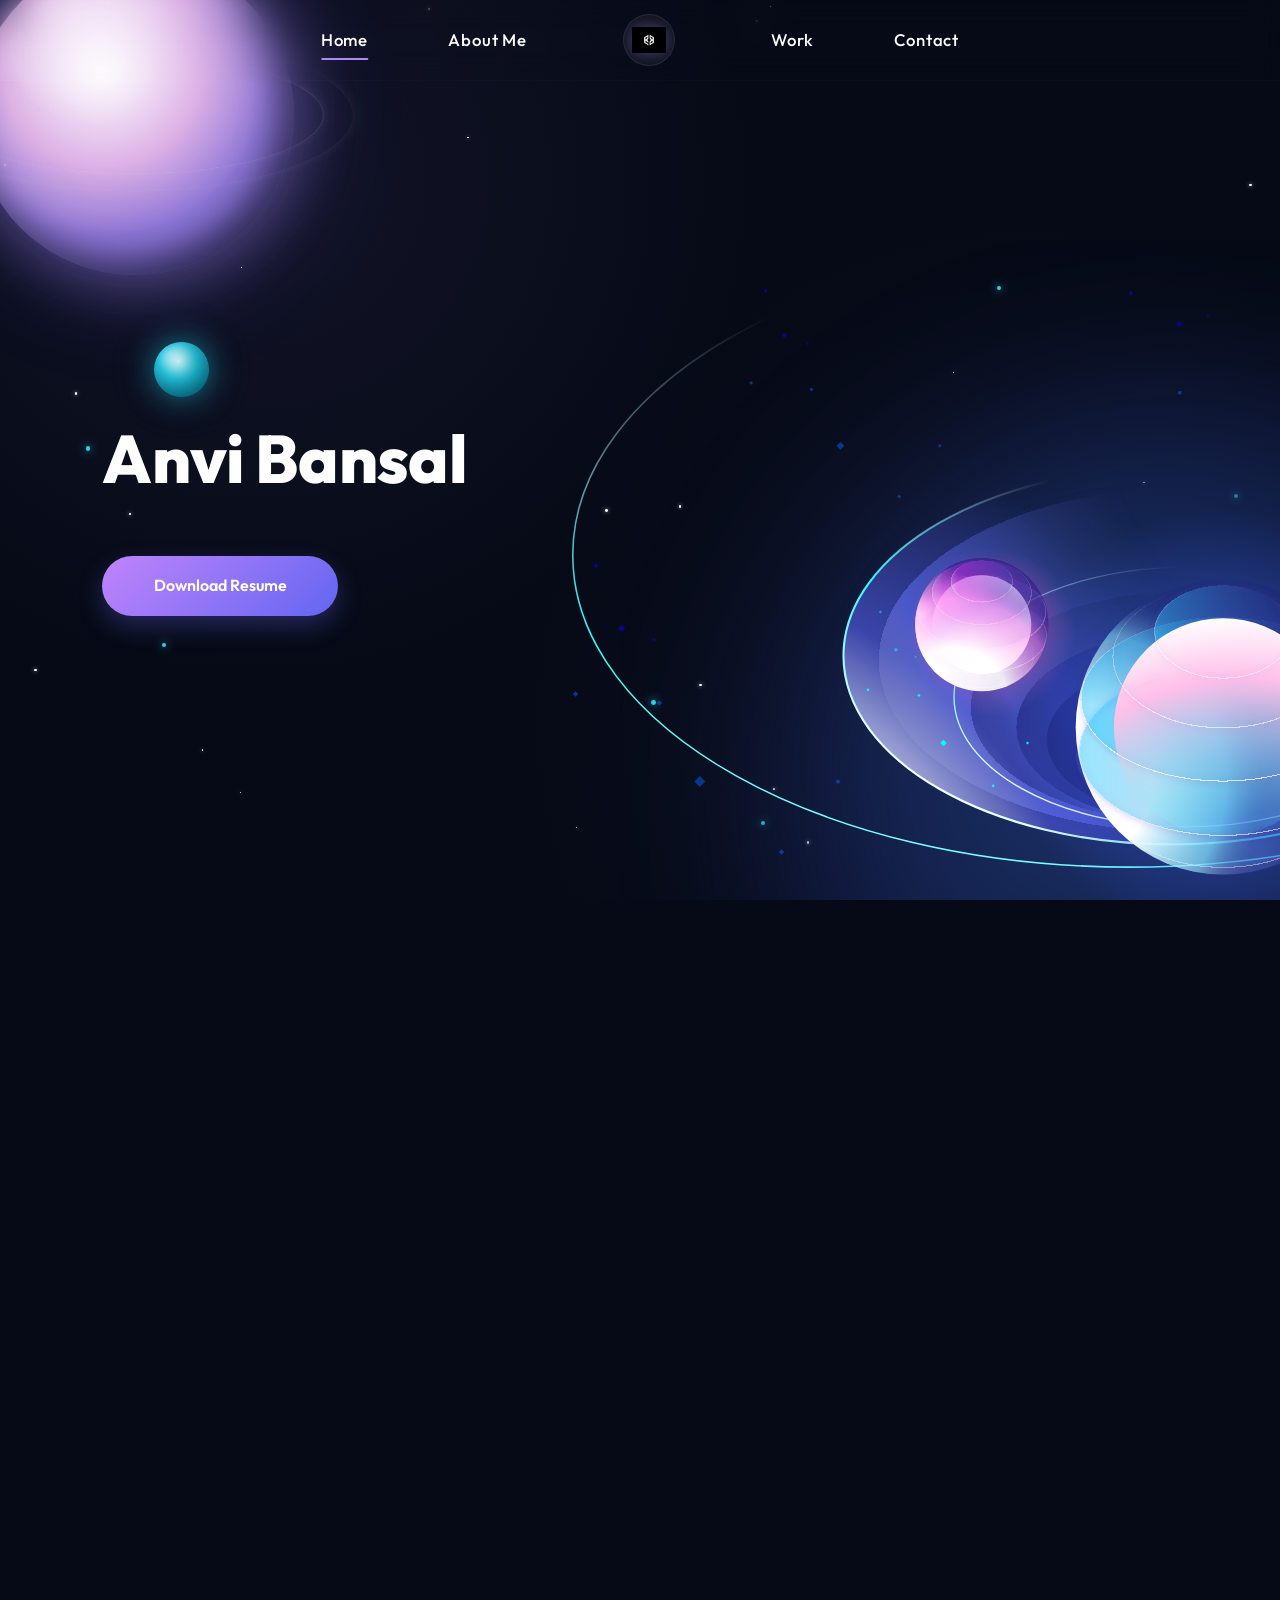
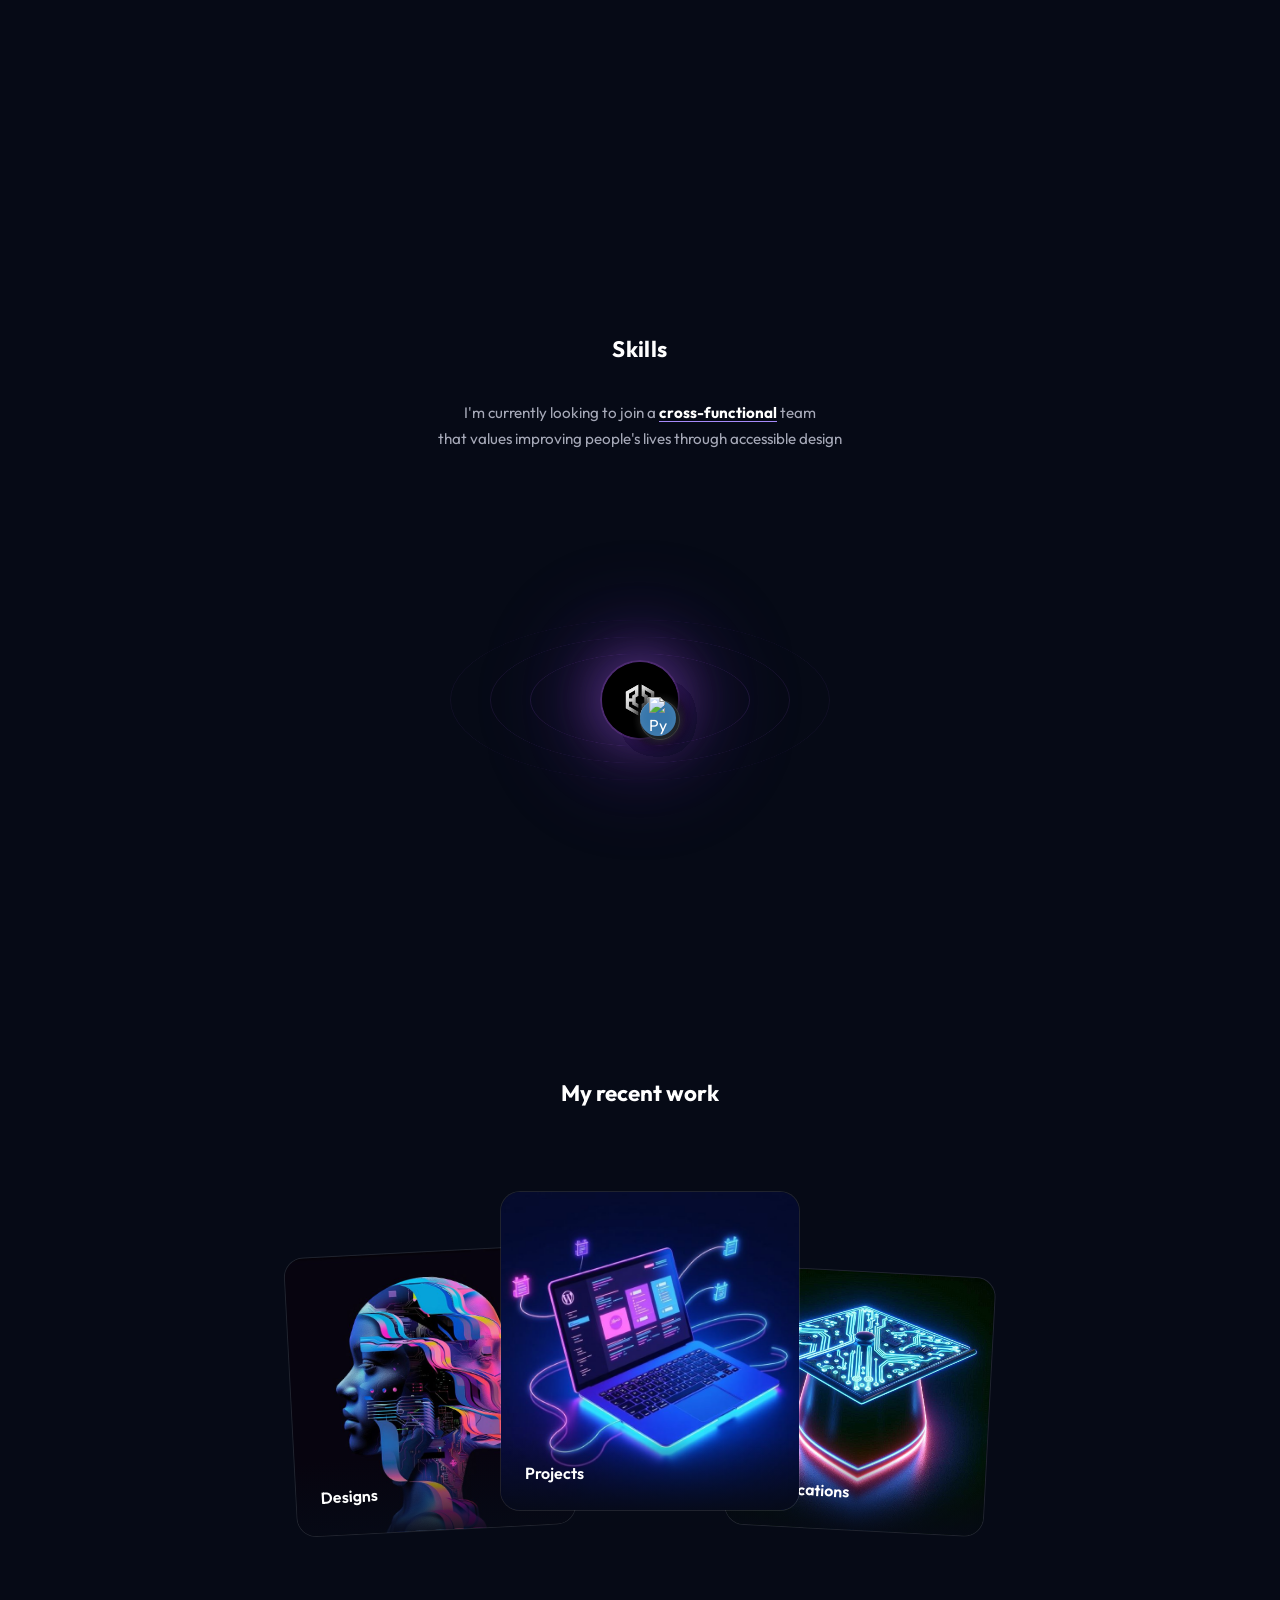
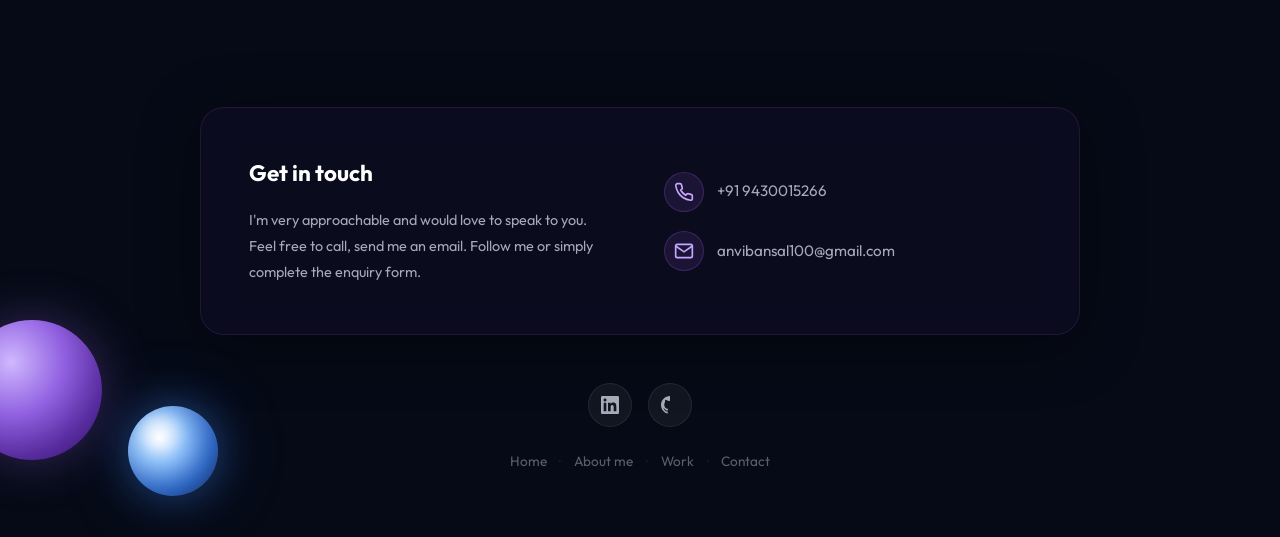
